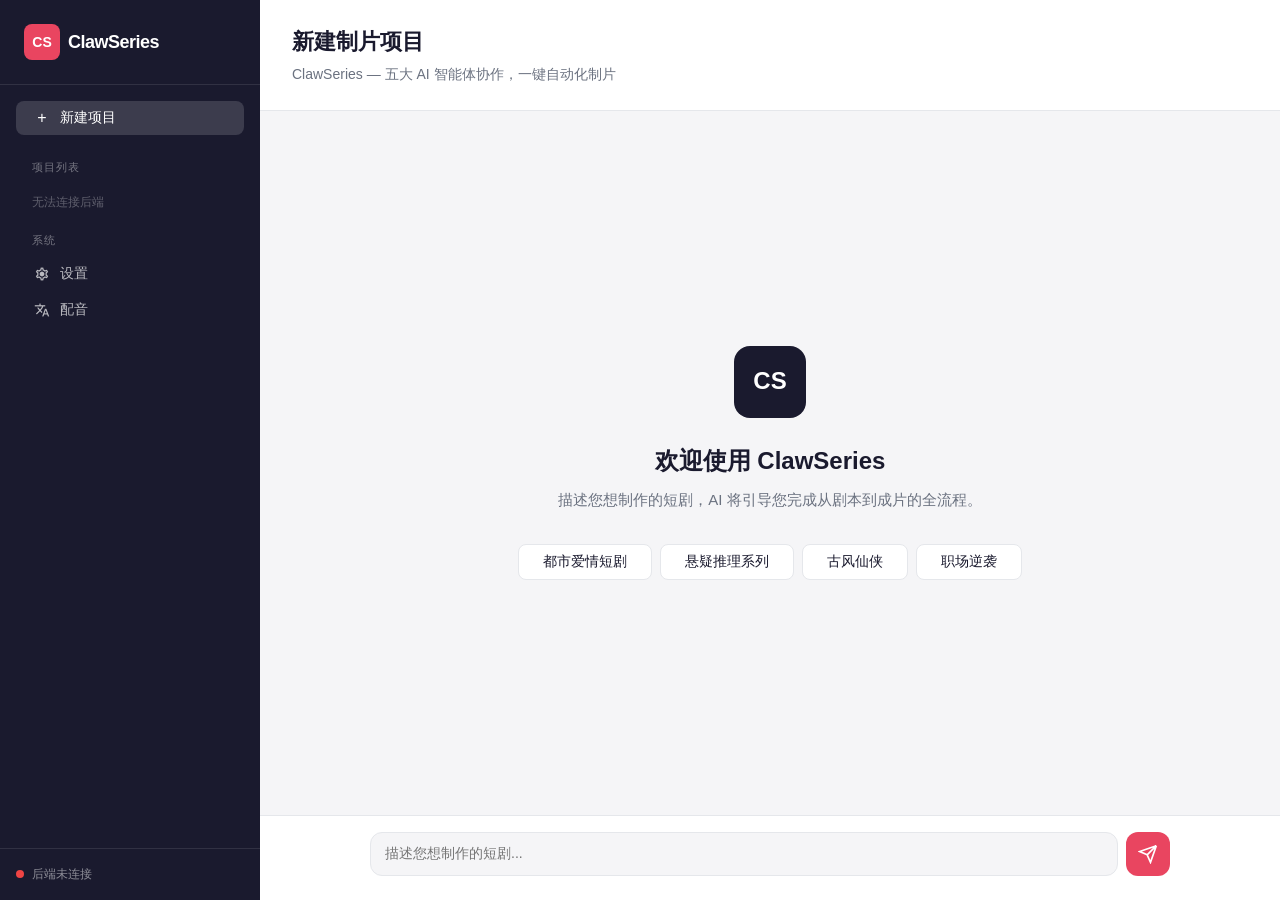
==== frontend/index.html @ 7d40b416 "feat: add multi-language AI dubbing pipeline Implement end-to-end video dubbing with voice cloning: " ====
<!DOCTYPE html>
<html lang="zh-CN">
<head>
    <meta charset="UTF-8">
    <meta name="viewport" content="width=device-width, initial-scale=1.0">
    <title>ClawSeries - AI短剧自动化制片平台</title>
    <link rel="stylesheet" href="https://fonts.googleapis.com/css2?family=Material+Symbols+Outlined:opsz,wght,FILL,GRAD@24,400,0,0" />
    <link rel="stylesheet" href="css/reset.css">
    <link rel="stylesheet" href="css/variables.css">
    <link rel="stylesheet" href="css/layout.css">
    <link rel="stylesheet" href="css/chat.css">
    <link rel="stylesheet" href="css/project.css">
    <link rel="stylesheet" href="css/components.css">
    <link rel="stylesheet" href="css/settings.css">
    <link rel="stylesheet" href="css/dubbing.css">
</head>
<body>
    <div id="app">
        <!-- 侧边栏 -->
        <nav class="sidebar" id="sidebar">
            <div class="sidebar-header">
                <div class="logo">
                    <span class="logo-icon">CS</span>
                    <span class="logo-text">ClawSeries</span>
                </div>
            </div>
            <div class="sidebar-nav">
                <button class="nav-item active" data-view="new-project" onclick="navigateTo('new-project')">
                    <span class="nav-icon">+</span>
                    <span class="nav-label">新建项目</span>
                </button>
                <div class="nav-section-title">项目列表</div>
                <div id="project-list" class="nav-projects"></div>
                <div class="nav-section-title" style="margin-top: 12px;">系统</div>
                <button class="nav-item" data-view="settings" onclick="navigateTo('settings')">
                    <span class="nav-icon material-symbols-outlined">settings</span>
                    <span class="nav-label">设置</span>
                </button>
                <button class="nav-item" data-view="dubbing" onclick="navigateTo('dubbing')">
                    <span class="nav-icon material-symbols-outlined">translate</span>
                    <span class="nav-label">配音</span>
                </button>
            </div>
            <div class="sidebar-footer">
                <div class="system-indicator" id="system-status">
                    <span class="status-dot"></span>
                    <span>系统正常</span>
                </div>
            </div>
        </nav>

        <!-- 主内容区 -->
        <main class="main-content" id="main-content">
            <!-- 新建项目 - 对话视图 -->
            <div class="view" id="view-new-project">
                <div class="view-header">
                    <h1>新建制片项目</h1>
                    <p>ClawSeries — 五大 AI 智能体协作，一键自动化制片</p>
                </div>
                <div class="chat-container" id="chat-container">
                    <div class="chat-messages" id="chat-messages">
                        <div class="chat-welcome">
                            <div class="welcome-icon">CS</div>
                            <h2>欢迎使用 ClawSeries</h2>
                            <p>描述您想制作的短剧，AI 将引导您完成从剧本到成片的全流程。</p>
                            <div class="quick-starters">
                                <button class="quick-btn" onclick="sendQuickStart('我想做一部都市爱情短剧，重点是极限拉扯和身份反转')">都市爱情短剧</button>
                                <button class="quick-btn" onclick="sendQuickStart('做一个悬疑推理系列，类似隐秘的角落那种风格')">悬疑推理系列</button>
                                <button class="quick-btn" onclick="sendQuickStart('古风仙侠短剧，要有修炼升级和爱情线')">古风仙侠</button>
                                <button class="quick-btn" onclick="sendQuickStart('职场商战题材，讲一个年轻人逆袭的故事')">职场逆袭</button>
                            </div>
                        </div>
                    </div>
                    <div class="chat-input-area">
                        <div class="chat-input-wrapper">
                            <textarea id="chat-input" placeholder="描述您想制作的短剧..." rows="1" onkeydown="handleInputKeydown(event)"></textarea>
                            <button class="send-btn" id="send-btn" onclick="sendMessage()">
                                <svg width="20" height="20" viewBox="0 0 24 24" fill="none" stroke="currentColor" stroke-width="2">
                                    <path d="M22 2L11 13M22 2L15 22L11 13M22 2L2 9L11 13"/>
                                </svg>
                            </button>
                        </div>
                    </div>
                </div>
            </div>

            <!-- 项目详情视图 -->
            <div class="view hidden" id="view-project-detail">
                <div class="view-header" id="project-detail-header"></div>
                <div class="project-detail-content" id="project-detail-content"></div>
            </div>

            <!-- 设置视图 -->
            <div class="view hidden" id="view-settings">
                <div class="view-header">
                    <h1>模型配置</h1>
                    <p>配置 LLM、图片生成、视频生成模型的连接信息</p>
                </div>
                <div id="settings-content" class="settings-content"></div>
            </div>

            <!-- 配音视图 -->
            <div class="view hidden" id="view-dubbing">
                <div class="view-header">
                    <h1>AI 多语言配音</h1>
                    <p>一键配音视频到指定语言，保持原音色和情感</p>
                </div>
                <div id="dubbing-content" class="dubbing-content"></div>
            </div>
        </main>
    </div>

    <script src="js/mock-data.js"></script>
    <script src="js/api.js"></script>
    <script src="js/chat.js"></script>
    <script src="js/project.js"></script>
    <script src="js/settings.js"></script>
    <script src="js/dubbing.js"></script>
    <script src="js/app.js"></script>
</body>
</html>
---- frontend/css/variables.css ----
/* Design Tokens - 不使用渐变色 */
:root {
    /* 主色 */
    --color-primary: #1a1a2e;
    --color-primary-light: #2d2d4a;
    --color-accent: #e94560;
    --color-accent-hover: #d63851;

    /* 背景 */
    --bg-primary: #f5f5f7;
    --bg-secondary: #ffffff;
    --bg-tertiary: #eeeef0;
    --bg-sidebar: #1a1a2e;
    --bg-card: #ffffff;

    /* 文字 */
    --text-primary: #1a1a2e;
    --text-secondary: #6b7280;
    --text-tertiary: #9ca3af;
    --text-inverse: #ffffff;
    --text-on-accent: #ffffff;

    /* 边框 */
    --border-color: #e5e7eb;
    --border-color-light: #f3f4f6;

    /* 状态色 */
    --color-success: #10b981;
    --color-warning: #f59e0b;
    --color-error: #ef4444;
    --color-info: #3b82f6;

    /* 状态色背景 */
    --bg-success: #ecfdf5;
    --bg-warning: #fffbeb;
    --bg-error: #fef2f2;
    --bg-info: #eff6ff;

    /* 尺寸 */
    --sidebar-width: 260px;
    --header-height: 64px;

    /* 间距 */
    --space-xs: 4px;
    --space-sm: 8px;
    --space-md: 16px;
    --space-lg: 24px;
    --space-xl: 32px;
    --space-2xl: 48px;

    /* 阴影 */
    --shadow-sm: 0 1px 2px rgba(0,0,0,0.05);
    --shadow-md: 0 4px 6px rgba(0,0,0,0.07);
    --shadow-lg: 0 10px 25px rgba(0,0,0,0.1);

    /* 动画 */
    --transition-fast: 150ms ease;
    --transition-normal: 250ms ease;
}
---- frontend/css/layout.css ----
/* 布局 */
#app {
    display: flex;
    height: 100vh;
    overflow: hidden;
}

/* 侧边栏 */
.sidebar {
    width: var(--sidebar-width);
    min-width: var(--sidebar-width);
    background: var(--bg-sidebar);
    color: var(--text-inverse);
    display: flex;
    flex-direction: column;
    overflow: hidden;
}

.sidebar-header {
    padding: var(--space-lg);
    border-bottom: 1px solid rgba(255,255,255,0.1);
}

.logo {
    display: flex;
    align-items: center;
    gap: var(--space-sm);
}

.logo-icon {
    width: 36px;
    height: 36px;
    background: var(--color-accent);
    color: white;
    display: flex;
    align-items: center;
    justify-content: center;
    font-weight: 700;
    font-size: 14px;
    border-radius: 8px;
}

.logo-text {
    font-size: 18px;
    font-weight: 600;
    letter-spacing: -0.5px;
}

.sidebar-nav {
    flex: 1;
    overflow-y: auto;
    padding: var(--space-md);
}

.nav-item {
    display: flex;
    align-items: center;
    gap: var(--space-sm);
    width: 100%;
    padding: var(--space-sm) var(--space-md);
    color: rgba(255,255,255,0.7);
    transition: all var(--transition-fast);
    font-size: 14px;
    margin-bottom: 2px;
    border-radius: 8px;
}

.nav-item:hover {
    background: rgba(255,255,255,0.1);
    color: white;
}

.nav-item.active {
    background: rgba(255,255,255,0.15);
    color: white;
}

.nav-icon {
    width: 20px;
    text-align: center;
    font-size: 16px;
}

.nav-section-title {
    font-size: 11px;
    text-transform: uppercase;
    letter-spacing: 1px;
    color: rgba(255,255,255,0.4);
    margin-top: var(--space-lg);
    margin-bottom: var(--space-sm);
    padding-left: var(--space-md);
}

.nav-projects {
    display: flex;
    flex-direction: column;
}

.project-nav-item {
    display: flex;
    align-items: center;
    gap: var(--space-sm);
    padding: var(--space-sm) var(--space-md);
    color: rgba(255,255,255,0.7);
    font-size: 13px;
    transition: all var(--transition-fast);
    width: 100%;
    text-align: left;
    flex: 1;
    min-width: 0;
    border-radius: 8px;
}

.project-nav-item:hover {
    background: rgba(255,255,255,0.1);
    color: white;
}

.project-nav-item.active {
    background: rgba(255,255,255,0.15);
    color: white;
}

.project-nav-status {
    width: 8px;
    height: 8px;
    flex-shrink: 0;
}

.project-nav-status.in-progress { background: var(--color-info); }
.project-nav-status.completed { background: var(--color-success); }
.project-nav-status.paused { background: var(--color-warning); }

.project-nav-title {
    overflow: hidden;
    text-overflow: ellipsis;
    white-space: nowrap;
}

.project-nav-item-wrapper {
    display: flex;
    align-items: center;
    width: 100%;
}

.project-nav-item-wrapper:hover .project-nav-actions {
    opacity: 1;
}

.project-nav-actions {
    display: flex;
    gap: 4px;
    opacity: 0;
    transition: opacity var(--transition-fast);
    margin-left: auto;
}

.project-action-btn {
    width: 20px;
    height: 20px;
    border: none;
    border-radius: 4px;
    cursor: pointer;
    font-size: 12px;
    display: flex;
    align-items: center;
    justify-content: center;
    background: rgba(255,255,255,0.1);
    color: rgba(255,255,255,0.6);
    transition: all var(--transition-fast);
}

.project-action-btn:hover {
    background: rgba(255,255,255,0.2);
    color: white;
}

.project-action-btn.delete:hover {
    background: var(--color-error);
}

.project-action-btn.continue:hover {
    background: var(--color-success);
}


.sidebar-footer {
    padding: var(--space-md);
    border-top: 1px solid rgba(255,255,255,0.1);
}

.system-indicator {
    display: flex;
    align-items: center;
    gap: var(--space-sm);
    font-size: 12px;
    color: rgba(255,255,255,0.5);
}

.status-dot {
    width: 8px;
    height: 8px;
    border-radius: 50%;
    background: var(--color-success);
}

.status-dot.healthy {
    background: var(--color-success);
}

.status-dot.warning {
    background: #f59e0b;
}

.status-dot.error {
    background: #ef4444;
}
/* 主内容区 */
.main-content {
    flex: 1;
    overflow: hidden;
    display: flex;
    flex-direction: column;
}

.view {
    flex: 1;
    display: flex;
    flex-direction: column;
    overflow: hidden;
    animation: viewFadeIn var(--transition-normal);
}

/* Views with scrollable content */
#view-settings,
#view-project-detail {
    overflow-y: auto;
}

@keyframes viewFadeIn {
    from {
        opacity: 0;
        transform: translateY(8px);
    }
    to {
        opacity: 1;
        transform: translateY(0);
    }
}

.view.hidden {
    display: none;
}

.view-header {
    padding: var(--space-lg) var(--space-xl);
    border-bottom: 1px solid var(--border-color);
    background: var(--bg-secondary);
    flex-shrink: 0;
}

.view-header h1 {
    font-size: 22px;
    font-weight: 600;
    color: var(--text-primary);
    margin-bottom: var(--space-xs);
}

.view-header p {
    font-size: 14px;
    color: var(--text-secondary);
}

.hidden {
    display: none !important;
}

/* 滚动条 */
::-webkit-scrollbar {
    width: 6px;
}

::-webkit-scrollbar-track {
    background: transparent;
}

::-webkit-scrollbar-thumb {
    background: rgba(0,0,0,0.15);
}

::-webkit-scrollbar-thumb:hover {
    background: rgba(0,0,0,0.25);
}
---- frontend/css/chat.css ----
/* 聊天界面 */
.chat-container {
    flex: 1;
    display: flex;
    flex-direction: column;
    overflow: hidden;
}

.chat-messages {
    flex: 1;
    overflow-y: auto;
    padding: var(--space-xl);
}

/* 欢迎界面 */
.chat-welcome {
    display: flex;
    flex-direction: column;
    align-items: center;
    justify-content: center;
    height: 100%;
    text-align: center;
    padding: var(--space-2xl);
}

.welcome-icon {
    width: 72px;
    height: 72px;
    background: var(--color-primary);
    color: white;
    display: flex;
    align-items: center;
    justify-content: center;
    font-size: 24px;
    font-weight: 700;
    margin-bottom: var(--space-lg);
    border-radius: 16px;
}

.chat-welcome h2 {
    font-size: 24px;
    font-weight: 600;
    margin-bottom: var(--space-sm);
}

.chat-welcome p {
    color: var(--text-secondary);
    font-size: 15px;
    margin-bottom: var(--space-xl);
}

.quick-starters {
    display: flex;
    flex-wrap: wrap;
    gap: var(--space-sm);
    justify-content: center;
}

.quick-btn {
    padding: var(--space-sm) var(--space-lg);
    border: 1px solid var(--border-color);
    background: var(--bg-secondary);
    color: var(--text-primary);
    font-size: 14px;
    border-radius: 8px;
    transition: border-color var(--transition-fast), background var(--transition-fast), transform var(--transition-fast);
}

.quick-btn:hover {
    border-color: var(--color-primary);
    background: var(--bg-tertiary);
    transform: translateY(-1px);
}

/* 消息气泡 */
.message {
    display: flex;
    gap: var(--space-md);
    margin-bottom: var(--space-lg);
    animation: fadeIn 0.3s ease;
}

@keyframes fadeIn {
    from { opacity: 0; transform: translateY(8px); }
    to { opacity: 1; transform: translateY(0); }
}

.message-avatar {
    width: 36px;
    height: 36px;
    display: flex;
    align-items: center;
    justify-content: center;
    font-size: 13px;
    font-weight: 600;
    flex-shrink: 0;
    border-radius: 50%;
}

.message.user .message-avatar {
    background: var(--color-accent);
    color: white;
}

.message.assistant .message-avatar {
    background: var(--color-primary);
    color: white;
}

.message-body {
    flex: 1;
    min-width: 0;
}

.message-content {
    background: var(--bg-secondary);
    border: 1px solid var(--border-color);
    padding: var(--space-md) var(--space-lg);
    font-size: 14px;
    line-height: 1.7;
    color: var(--text-primary);
    white-space: pre-wrap;
    border-radius: 12px;
}

.message.user .message-content {
    background: var(--color-primary);
    color: white;
    border-color: transparent;
}

.message-content h2 {
    font-size: 16px;
    font-weight: 600;
    margin: var(--space-sm) 0;
}

.message-content strong {
    font-weight: 600;
}

.message-content ul,
.message-content ol {
    padding-left: var(--space-lg);
    margin: var(--space-sm) 0;
}

.message-content li {
    list-style: disc;
    margin-bottom: 2px;
}

/* 问题选项 */
.message-questions {
    margin-top: var(--space-md);
    display: flex;
    flex-direction: column;
    gap: var(--space-sm);
}

.question-group {
    background: var(--bg-tertiary);
    padding: var(--space-md);
    border-radius: 8px;
}

.question-label {
    font-size: 13px;
    font-weight: 600;
    color: var(--text-primary);
    margin-bottom: var(--space-sm);
}

.question-options {
    display: flex;
    flex-wrap: wrap;
    gap: var(--space-sm);
}

.option-btn {
    padding: 6px 16px;
    border: 1px solid var(--border-color);
    background: var(--bg-secondary);
    color: var(--text-primary);
    font-size: 13px;
    border-radius: 6px;
    transition: all var(--transition-fast);
}

.option-btn:hover {
    border-color: var(--color-primary);
    background: var(--color-primary);
    color: white;
}

.option-btn.selected {
    border-color: var(--color-primary);
    background: var(--color-primary);
    color: white;
}

.question-text-input {
    width: 100%;
    padding: var(--space-sm) var(--space-md);
    border: 1px solid var(--border-color);
    font-size: 13px;
    border-radius: 6px;
    transition: border-color var(--transition-fast);
}
.question-text-input[data-role="other"] {
    width: min(240px, 100%);
    margin-top: var(--space-sm);
}


.question-text-input:focus {
    border-color: var(--color-primary);
}

/* 确认按钮 */
.action-bar {
    margin-top: var(--space-md);
    display: flex;
    gap: var(--space-sm);
}

.btn-primary {
    padding: var(--space-sm) var(--space-xl);
    background: var(--color-accent);
    color: white;
    font-size: 14px;
    font-weight: 500;
    border-radius: 8px;
    transition: background var(--transition-fast), transform var(--transition-fast), opacity var(--transition-fast);
}

.btn-primary:hover {
    background: var(--color-accent-hover);
    transform: translateY(-1px);
}

.btn-secondary {
    padding: var(--space-sm) var(--space-xl);
    background: var(--bg-tertiary);
    color: var(--text-primary);
    font-size: 14px;
    font-weight: 500;
    border-radius: 8px;
    transition: background var(--transition-fast), transform var(--transition-fast), opacity var(--transition-fast);
}

.btn-secondary:hover {
    background: var(--border-color);
    transform: translateY(-1px);
}

.btn-start-production {
    padding: var(--space-sm) var(--space-xl);
    background: var(--color-success);
    color: white;
    font-size: 14px;
    font-weight: 600;
    border-radius: 8px;
    transition: opacity var(--transition-fast), transform var(--transition-fast);
}

.btn-start-production:hover {
    opacity: 0.9;
    transform: translateY(-1px);
}

.btn-skip {
    padding: var(--space-sm) var(--space-lg);
    background: transparent;
    color: var(--text-secondary);
    font-size: 13px;
    border: 1px dashed var(--border-color);
    border-radius: 8px;
    transition: all var(--transition-fast);
}

.btn-skip:hover {
    border-color: var(--color-primary);
    color: var(--color-primary);
    border-style: solid;
}

/* 输入区域 */
.chat-input-area {
    padding: var(--space-md) var(--space-xl) var(--space-lg);
    background: var(--bg-secondary);
    border-top: 1px solid var(--border-color);
}

.chat-input-wrapper {
    display: flex;
    align-items: center;
    gap: var(--space-sm);
    max-width: 800px;
    margin: 0 auto;
}

#chat-input {
    flex: 1;
    padding: 10px 14px;
    border: 1px solid var(--border-color);
    background: var(--bg-primary);
    resize: none;
    height: 44px;
    max-height: 120px;
    font-size: 14px;
    line-height: 1.5;
    color: var(--text-primary);
    border-radius: 12px;
    box-sizing: border-box;
}

#chat-input:focus {
    border-color: var(--color-primary);
}

.send-btn {
    width: 44px;
    height: 44px;
    background: var(--color-accent);
    color: white;
    display: flex;
    align-items: center;
    justify-content: center;
    border-radius: 12px;
    transition: background var(--transition-fast);
    flex-shrink: 0;
}

.send-btn:hover {
    background: var(--color-accent-hover);
}

.send-btn:disabled {
    opacity: 0.5;
    cursor: not-allowed;
}

/* Typing indicator */
.typing-indicator {
    display: flex;
    gap: 4px;
    padding: var(--space-sm);
}

.typing-indicator span {
    width: 8px;
    height: 8px;
    background: var(--text-tertiary);
    animation: typing 1.4s infinite;
}

.typing-indicator span:nth-child(2) { animation-delay: 0.2s; }
.typing-indicator span:nth-child(3) { animation-delay: 0.4s; }

@keyframes typing {
    0%, 60%, 100% { transform: translateY(0); }
    30% { transform: translateY(-6px); }
}

/* Agent label in message */
.agent-label {
    margin-bottom: 4px;
}

.user-avatar {
    background: var(--color-accent);
    color: white;
    border-radius: 50%;
}
.message-content.streaming {
    border-color: var(--color-primary);
    box-shadow: 0 0 0 1px rgba(99, 102, 241, 0.1);
}

.thinking-panel {
    background: rgba(99, 102, 241, 0.06);
    border: 1px solid rgba(99, 102, 241, 0.16);
    padding: var(--space-sm) var(--space-md);
    margin-bottom: var(--space-sm);
    border-radius: 8px;
}

.thinking-label {
    color: var(--color-primary);
    font-size: 12px;
    font-weight: 600;
    margin-bottom: 4px;
}

.thinking-text {
    color: var(--text-secondary);
    font-size: 13px;
    line-height: 1.6;
}

.streaming-cursor {
    display: none;
    width: 2px;
    height: 1em;
    background: var(--color-primary);
    margin-left: 2px;
    animation: blink 1s infinite;
    vertical-align: text-bottom;
}

/* Only show cursor when streaming is active */
.message-content.streaming .streaming-cursor,
.thinking-panel .streaming-cursor {
    display: inline-block;
}

@keyframes blink {
    0%, 50% { opacity: 1; }
    51%, 100% { opacity: 0; }
}
---- frontend/css/project.css ----
/* 项目详情页 */
.project-detail-content {
    flex: 1;
    overflow-y: auto;
    padding: var(--space-xl);
}

/* 项目头部 */
.project-header-bar {
    display: flex;
    align-items: center;
    justify-content: space-between;
    flex-wrap: wrap;
    gap: var(--space-md);
}

.project-title-area {
    display: flex;
    align-items: center;
    gap: var(--space-md);
}

.project-title-area h1 {
    font-size: 22px;
    font-weight: 600;
}

.project-badge {
    padding: 3px 10px;
    font-size: 12px;
    font-weight: 500;
    border-radius: 999px;
}

.project-badge.in-progress { background: var(--bg-info); color: var(--color-info); }
.project-badge.completed { background: var(--bg-success); color: var(--color-success); }
.project-badge.paused { background: var(--bg-warning); color: var(--color-warning); }

.project-actions {
    display: flex;
    gap: var(--space-sm);
}

/* 标签页 */
.tabs {
    display: flex;
    gap: 0;
    border-bottom: 2px solid var(--border-color);
    margin-bottom: var(--space-xl);
}

.tab-btn {
    padding: var(--space-sm) var(--space-lg);
    font-size: 14px;
    color: var(--text-secondary);
    border-bottom: 2px solid transparent;
    margin-bottom: -2px;
    transition: color var(--transition-fast), border-color var(--transition-fast), transform var(--transition-fast);
}

.tab-btn:hover {
    color: var(--text-primary);
    transform: translateY(-2px);
}

.tab-btn.active {
    color: var(--color-primary);
    border-bottom-color: var(--color-primary);
    font-weight: 500;
}

.tab-content {
    display: none;
}

.tab-content.active {
    display: block;
    animation: tabFadeIn var(--transition-normal);
}

@keyframes tabFadeIn {
    from {
        opacity: 0;
        transform: translateY(10px);
    }
    to {
        opacity: 1;
        transform: translateY(0);
    }
}

/* 进度卡片 */
.progress-overview {
    display: grid;
    grid-template-columns: repeat(auto-fit, minmax(240px, 1fr));
    gap: var(--space-md);
    margin-bottom: var(--space-xl);
}

.stat-card {
    background: var(--bg-card);
    border: 1px solid var(--border-color);
    padding: var(--space-lg);
    border-radius: 12px;
    transition: transform var(--transition-fast), border-color var(--transition-fast), background var(--transition-fast);
}

.stat-card:hover {
    transform: translateY(-2px);
    border-color: var(--text-tertiary);
}

.stat-card-label {
    font-size: 12px;
    color: var(--text-secondary);
    text-transform: uppercase;
    letter-spacing: 0.5px;
    margin-bottom: var(--space-sm);
}

.stat-card-value {
    font-size: 28px;
    font-weight: 700;
    color: var(--text-primary);
}

.stat-card-sub {
    font-size: 13px;
    color: var(--text-secondary);
    margin-top: var(--space-xs);
}

/* 进度条 */
.progress-bar-wrapper {
    margin-top: var(--space-md);
}

.progress-bar-track {
    width: 100%;
    height: 8px;
    background: var(--bg-tertiary);
    overflow: hidden;
    border-radius: 4px;
}

.progress-bar-fill {
    height: 100%;
    background: var(--color-accent);
    border-radius: 4px;
    transition: width 0.5s ease;
}

.progress-bar-fill.success {
    background: var(--color-success);
}

.progress-bar-fill.info {
    background: var(--color-info);
}

/* 智能体面板 */
.agents-grid {
    display: grid;
    grid-template-columns: repeat(auto-fit, minmax(280px, 1fr));
    gap: var(--space-md);
    margin-bottom: var(--space-xl);
}

.agent-card {
    background: var(--bg-card);
    border: 1px solid var(--border-color);
    padding: var(--space-lg);
    border-radius: 12px;
    transition: transform var(--transition-fast), border-color var(--transition-fast), background var(--transition-fast);
}

.agent-card:hover {
    transform: translateY(-2px);
    border-color: var(--text-tertiary);
}

.agent-card-header {
    display: flex;
    align-items: center;
    justify-content: space-between;
    margin-bottom: var(--space-md);
}

.agent-name {
    font-size: 15px;
    font-weight: 600;
}

.agent-status {
    display: flex;
    align-items: center;
    gap: var(--space-xs);
    font-size: 12px;
}

.agent-status-dot {
    width: 8px;
    height: 8px;
    border-radius: 50%;
}

.agent-status-dot.working { background: var(--color-info); }
.agent-status-dot.idle { background: var(--text-tertiary); }
.agent-status-dot.error { background: var(--color-error); }

.agent-task {
    font-size: 13px;
    color: var(--text-secondary);
    margin-bottom: var(--space-md);
    min-height: 20px;
}

.agent-progress {
    display: flex;
    align-items: center;
    justify-content: space-between;
    font-size: 12px;
    color: var(--text-secondary);
    margin-bottom: var(--space-sm);
}

.agent-monitor-block {
    margin-top: var(--space-md);
}

.agent-monitor-label {
    font-size: 12px;
    font-weight: 600;
    color: var(--text-secondary);
    margin-bottom: 6px;
}

.agent-monitor-text {
    margin: 0;
    padding: var(--space-sm);
    background: #101625;
    border: 1px solid var(--border-color);
    border-radius: 8px;
    color: #c9d1d9;
    font-family: "SF Mono", "Fira Code", "Cascadia Code", monospace;
    font-size: 12px;
    line-height: 1.55;
    white-space: pre-wrap;
    word-break: break-word;
    max-height: 180px;
    overflow-y: auto;
}

.agent-monitor-text.output {
    min-height: 96px;
}

.agent-monitor-meta {
    margin-top: 8px;
    font-size: 12px;
    color: var(--text-tertiary);
}

.agent-events {
    margin-top: 12px;
    display: flex;
    flex-direction: column;
    gap: 8px;
}

.agent-event-entry {
    padding: 8px 10px;
    border: 1px solid var(--border-color-light);
    background: rgba(255,255,255,0.02);
    border-radius: 8px;
}

.agent-event-entry.muted {
    color: var(--text-tertiary);
}

.agent-event-time {
    font-size: 11px;
    color: var(--text-tertiary);
    margin-right: 6px;
}

.agent-event-title {
    font-size: 12px;
    font-weight: 600;
    color: var(--text-primary);
}

.agent-event-msg {
    margin-top: 4px;
    font-size: 12px;
    color: var(--text-secondary);
    line-height: 1.5;
}

.monitor-hero {
    display: grid;
    grid-template-columns: minmax(0, 1.65fr) minmax(320px, 1fr);
    gap: var(--space-lg);
    margin-bottom: var(--space-lg);
}

.monitor-hero-main {
    background: var(--bg-card);
    border: 1px solid var(--border-color);
    border-radius: 16px;
    padding: var(--space-xl);
}

.monitor-eyebrow {
    font-size: 11px;
    font-weight: 700;
    letter-spacing: 0.08em;
    text-transform: uppercase;
    color: var(--color-primary);
    margin-bottom: var(--space-sm);
}

.monitor-hero-heading {
    display: flex;
    align-items: flex-start;
    justify-content: space-between;
    gap: var(--space-md);
}

.monitor-stage-badge {
    padding: 8px 12px;
    border-radius: 999px;
    font-size: 12px;
    font-weight: 600;
    white-space: nowrap;
    border: 1px solid var(--border-color);
    background: var(--bg-secondary);
}

.monitor-stage-badge.in_progress {
    background: rgba(59, 130, 246, 0.12);
    color: var(--color-info);
    border-color: rgba(59, 130, 246, 0.3);
}

.monitor-stage-badge.completed {
    background: rgba(16, 185, 129, 0.12);
    color: var(--color-success);
    border-color: rgba(16, 185, 129, 0.3);
}

.monitor-stage-badge.failed {
    background: rgba(239, 68, 68, 0.12);
    color: var(--color-error);
    border-color: rgba(239, 68, 68, 0.28);
}

.monitor-hero-task {
    margin-top: var(--space-lg);
    font-size: 20px;
    font-weight: 600;
    line-height: 1.6;
    color: var(--text-primary);
}

.monitor-stage-strip {
    margin-top: var(--space-xl);
    display: grid;
    grid-template-columns: repeat(auto-fit, minmax(180px, 1fr));
    gap: var(--space-sm);
}

.monitor-stage-chip {
    display: flex;
    gap: var(--space-sm);
    align-items: center;
    padding: 12px;
    border-radius: 12px;
    border: 1px solid var(--border-color-light);
    background: rgba(255, 255, 255, 0.02);
}

.monitor-stage-chip.current {
    box-shadow: 0 0 0 1px rgba(108, 92, 231, 0.14);
}

.monitor-stage-chip.completed {
    background: rgba(16, 185, 129, 0.08);
    border-color: rgba(16, 185, 129, 0.26);
}

.monitor-stage-chip.in_progress {
    background: rgba(108, 92, 231, 0.12);
    border-color: rgba(108, 92, 231, 0.28);
}

.monitor-stage-chip.failed {
    background: rgba(239, 68, 68, 0.08);
    border-color: rgba(239, 68, 68, 0.24);
}

.monitor-stage-chip-icon {
    font-size: 18px;
    line-height: 1;
}

.monitor-stage-chip-title {
    font-size: 13px;
    font-weight: 600;
    color: var(--text-primary);
}

.monitor-stage-chip-meta {
    margin-top: 4px;
    font-size: 12px;
    color: var(--text-secondary);
}

.monitor-kpi-grid {
    display: grid;
    grid-template-columns: repeat(2, minmax(0, 1fr));
    gap: var(--space-md);
}

.monitor-kpi-card {
    background: var(--bg-card);
    border: 1px solid var(--border-color);
    border-radius: 16px;
    padding: var(--space-lg);
    min-height: 132px;
}

.monitor-kpi-card.primary {
    background: rgba(108, 92, 231, 0.08);
    border-color: rgba(108, 92, 231, 0.28);
}

.monitor-kpi-label {
    font-size: 12px;
    text-transform: uppercase;
    letter-spacing: 0.04em;
    color: var(--text-secondary);
    margin-bottom: var(--space-sm);
}

.monitor-kpi-value {
    font-size: 32px;
    font-weight: 700;
    color: var(--text-primary);
}

.monitor-kpi-value.small {
    font-size: 24px;
}

.monitor-kpi-sub {
    margin-top: var(--space-sm);
    font-size: 13px;
    line-height: 1.6;
    color: var(--text-secondary);
}

.monitor-focus {
    background: var(--bg-card);
    border: 1px solid var(--border-color);
    border-radius: 16px;
    padding: var(--space-xl);
    margin-bottom: var(--space-lg);
}

.monitor-focus-rich {
    background: rgba(108, 92, 231, 0.04);
    border-color: rgba(108, 92, 231, 0.22);
}

.monitor-focus-header {
    display: flex;
    align-items: flex-start;
    justify-content: space-between;
    gap: var(--space-md);
}

.monitor-focus-agent {
    font-size: 18px;
    font-weight: 700;
    white-space: nowrap;
}

.monitor-focus-grid {
    margin-top: var(--space-lg);
    display: grid;
    grid-template-columns: 1.2fr 1fr 0.8fr;
    gap: var(--space-md);
}

.monitor-focus-card {
    background: rgba(255, 255, 255, 0.03);
    border: 1px solid var(--border-color-light);
    border-radius: 12px;
    padding: var(--space-md);
}

.monitor-focus-card.emphasis {
    background: rgba(108, 92, 231, 0.12);
    border-color: rgba(108, 92, 231, 0.24);
}

.monitor-focus-label {
    font-size: 12px;
    font-weight: 600;
    color: var(--text-secondary);
    margin-bottom: 8px;
}

.monitor-focus-value {
    font-size: 14px;
    line-height: 1.7;
    color: var(--text-primary);
}

.monitor-focus-sub {
    margin-top: 6px;
    font-size: 12px;
    color: var(--text-tertiary);
}

.monitor-console-layout {
    display: grid;
    grid-template-columns: 280px minmax(0, 1fr);
    gap: var(--space-lg);
    align-items: start;
}

.monitor-sidebar {
    position: sticky;
    top: var(--space-lg);
}

.monitor-sidebar-header {
    background: var(--bg-card);
    border: 1px solid var(--border-color);
    border-radius: 14px;
    padding: var(--space-lg);
    margin-bottom: var(--space-md);
}

.monitor-sidebar-stack {
    display: flex;
    flex-direction: column;
    gap: var(--space-sm);
}

.monitor-sidebar-card {
    background: var(--bg-card);
    border: 1px solid var(--border-color);
    border-radius: 12px;
    padding: var(--space-md);
}

.monitor-sidebar-card.active {
    border-color: rgba(108, 92, 231, 0.32);
    box-shadow: 0 0 0 1px rgba(108, 92, 231, 0.12);
}

.monitor-sidebar-card.working {
    background: rgba(108, 92, 231, 0.04);
}

.monitor-sidebar-card-header {
    display: flex;
    align-items: flex-start;
    justify-content: space-between;
    gap: var(--space-sm);
}

.monitor-sidebar-agent {
    font-size: 14px;
    font-weight: 600;
}

.monitor-sidebar-task {
    margin-top: 8px;
    font-size: 13px;
    line-height: 1.6;
    color: var(--text-secondary);
}

.monitor-sidebar-meta {
    margin-top: 10px;
    display: flex;
    flex-wrap: wrap;
    gap: 8px;
    font-size: 12px;
    color: var(--text-tertiary);
}

.monitor-stack {
    display: flex;
    flex-direction: column;
    gap: var(--space-lg);
}

.monitor-panel {
    background: var(--bg-card);
    border: 1px solid var(--border-color);
    border-radius: 16px;
    padding: var(--space-xl);
}

.monitor-panel.working {
    border-color: rgba(108, 92, 231, 0.45);
    box-shadow: 0 0 0 1px rgba(108, 92, 231, 0.12);
}

.monitor-panel-header {
    display: flex;
    align-items: flex-start;
    justify-content: space-between;
    gap: var(--space-md);
}

.monitor-panel-title {
    font-size: 16px;
    font-weight: 700;
}

.monitor-panel-badges {
    display: flex;
    flex-wrap: wrap;
    gap: 8px;
    justify-content: flex-end;
}

.monitor-pill {
    display: inline-flex;
    align-items: center;
    padding: 4px 10px;
    border-radius: 999px;
    border: 1px solid var(--border-color-light);
    background: rgba(255, 255, 255, 0.04);
    font-size: 11px;
    font-weight: 600;
}

.monitor-pill.stage {
    color: var(--text-secondary);
}

.monitor-pill.status.working {
    background: rgba(59, 130, 246, 0.12);
    color: var(--color-info);
    border-color: rgba(59, 130, 246, 0.25);
}

.monitor-pill.status.idle {
    color: var(--text-tertiary);
}

.monitor-pill.status.error {
    background: rgba(239, 68, 68, 0.12);
    color: var(--color-error);
    border-color: rgba(239, 68, 68, 0.25);
}

.monitor-panel .agent-task {
    margin: var(--space-md) 0;
    font-size: 15px;
    line-height: 1.7;
    color: var(--text-primary);
}

.monitor-mini-stats {
    display: grid;
    grid-template-columns: repeat(3, minmax(0, 1fr));
    gap: var(--space-sm);
    margin-bottom: var(--space-md);
}

.monitor-mini-stat {
    padding: 10px 12px;
    border-radius: 10px;
    border: 1px solid var(--border-color-light);
    background: rgba(255, 255, 255, 0.03);
}

.monitor-mini-stat span {
    display: block;
    font-size: 12px;
    color: var(--text-secondary);
    margin-bottom: 4px;
}

.monitor-mini-stat strong {
    font-size: 13px;
    color: var(--text-primary);
}

.monitor-pulse {
    background: var(--bg-card);
    border: 1px solid var(--border-color);
    border-radius: 16px;
    padding: var(--space-lg);
    margin-bottom: var(--space-lg);
}

.monitor-pulse-grid {
    display: grid;
    grid-template-columns: repeat(auto-fit, minmax(220px, 1fr));
    gap: var(--space-sm);
}

.monitor-pulse-item {
    padding: 12px;
    border-radius: 12px;
    border: 1px solid var(--border-color-light);
    background: rgba(255, 255, 255, 0.02);
}

.monitor-pulse-item-header {
    display: flex;
    align-items: center;
    justify-content: space-between;
    gap: var(--space-sm);
    margin-bottom: 8px;
}

.monitor-pulse-agent {
    font-size: 12px;
    font-weight: 600;
}

.monitor-pulse-time {
    font-size: 11px;
    color: var(--text-tertiary);
}

.monitor-pulse-title {
    font-size: 13px;
    font-weight: 600;
    color: var(--text-primary);
}

.monitor-pulse-message {
    margin-top: 6px;
    font-size: 12px;
    line-height: 1.6;
    color: var(--text-secondary);
}

.monitor-stream-grid {
    display: grid;
    grid-template-columns: repeat(2, minmax(0, 1fr));
    gap: var(--space-md);
}

.monitor-stream-card {
    border: 1px solid var(--border-color-light);
    border-radius: 12px;
    background: rgba(255, 255, 255, 0.02);
    overflow: hidden;
}

.monitor-stream-card[open] {
    border-color: rgba(108, 92, 231, 0.24);
}

.monitor-stream-summary {
    display: flex;
    align-items: flex-start;
    justify-content: space-between;
    gap: var(--space-md);
    padding: var(--space-md);
    cursor: pointer;
    list-style: none;
}

.monitor-stream-summary::-webkit-details-marker {
    display: none;
}

.monitor-stream-card[open] .monitor-stream-summary {
    border-bottom: 1px solid var(--border-color-light);
    background: rgba(255, 255, 255, 0.02);
}

.monitor-stream-copy {
    min-width: 0;
}

.monitor-stream-preview {
    margin-top: 6px;
    font-size: 12px;
    line-height: 1.6;
    color: var(--text-secondary);
    white-space: normal;
    display: -webkit-box;
    -webkit-box-orient: vertical;
    -webkit-line-clamp: 2;
    overflow: hidden;
}

.monitor-stream-meta {
    flex-shrink: 0;
    font-size: 11px;
    color: var(--text-tertiary);
    white-space: nowrap;
}

.monitor-stream-card .agent-monitor-text {
    margin: 0;
    border: none;
    border-radius: 8px;
    background: #0d1422;
    color: #c9d1d9;
    max-height: 320px;
}

.agent-monitor-meta {
    margin-top: var(--space-sm);
    padding: 10px 12px;
    border-radius: 10px;
    border: 1px solid var(--border-color-light);
    background: rgba(255, 255, 255, 0.03);
    font-size: 12px;
    line-height: 1.6;
    color: var(--text-secondary);
}

.monitor-detail-grid {
    margin-top: var(--space-md);
    display: grid;
    grid-template-columns: repeat(2, minmax(0, 1fr));
    gap: var(--space-md);
}

.monitor-detail-card {
    border: 1px solid var(--border-color-light);
    background: rgba(255, 255, 255, 0.02);
    border-radius: 12px;
    padding: var(--space-md);
}

.monitor-detail-title {
    font-size: 12px;
    font-weight: 600;
    letter-spacing: 0.04em;
    text-transform: uppercase;
    color: var(--text-secondary);
    margin-bottom: 10px;
}

.monitor-log-panel {
    margin-top: 0;
    max-height: 220px;
}

@media (max-width: 1200px) {
    .monitor-hero,
    .monitor-console-layout {
        grid-template-columns: 1fr;
    }

    .monitor-sidebar {
        position: static;
    }
}

@media (max-width: 960px) {
    .monitor-kpi-grid,
    .monitor-focus-grid,
    .monitor-pulse-grid,
    .monitor-stream-grid,
    .monitor-detail-grid,
    .monitor-mini-stats {
        grid-template-columns: 1fr;
    }

    .monitor-hero-heading,
    .monitor-focus-header,
    .monitor-panel-header,
    .monitor-sidebar-card-header {
        flex-direction: column;
    }

    .monitor-panel-badges {
        justify-content: flex-start;
    }
}

/* 角色卡片 */
.characters-grid {
    display: grid;
    grid-template-columns: repeat(auto-fit, minmax(340px, 1fr));
    gap: var(--space-md);
    margin-bottom: var(--space-xl);
}

.character-card {
    background: var(--bg-card);
    border: 1px solid var(--border-color);
    padding: var(--space-lg);
    display: flex;
    flex-direction: column;
    gap: var(--space-md);
    border-radius: 12px;
}

.character-avatar {
    width: 56px;
    height: 56px;
    background: var(--color-primary);
    color: white;
    display: flex;
    align-items: center;
    justify-content: center;
    font-size: 20px;
    font-weight: 600;
    flex-shrink: 0;
    border-radius: 12px;
}

.character-info h3 {
    font-size: 15px;
    font-weight: 600;
    margin-bottom: 2px;
}

.character-meta {
    font-size: 12px;
    color: var(--text-secondary);
    margin-bottom: var(--space-xs);
}

.character-desc {
    font-size: 13px;
    color: var(--text-secondary);
    line-height: 1.5;
}

.character-sheet {
    width: 100%;
    margin-top: var(--space-sm);
    border-radius: 8px;
    overflow: hidden;
    background: var(--bg-secondary);
}

.character-sheet img {
    width: 100%;
    height: auto;
    display: block;
    object-fit: contain;
}

/* 剧集列表 */
.episodes-table {
    width: 100%;
    border-collapse: collapse;
    background: var(--bg-card);
    border: 1px solid var(--border-color);
    overflow: hidden;
    border-radius: 12px;
}

.episodes-table th {
    text-align: left;
    padding: var(--space-md);
    font-size: 12px;
    font-weight: 600;
    color: var(--text-secondary);
    text-transform: uppercase;
    letter-spacing: 0.5px;
    background: var(--bg-tertiary);
    border-bottom: 1px solid var(--border-color);
}

.episodes-table td {
    padding: var(--space-md);
    font-size: 14px;
    border-bottom: 1px solid var(--border-color-light);
}

.episodes-table tr:last-child td {
    border-bottom: none;
}

.episodes-table tr:hover td {
    background: var(--bg-tertiary);
}

.episode-status {
    display: inline-flex;
    align-items: center;
    gap: var(--space-xs);
    font-size: 12px;
    padding: 2px 8px;
    border-radius: 999px;
}

.episode-status.completed { background: var(--bg-success); color: var(--color-success); }
.episode-status.editing { background: var(--bg-info); color: var(--color-info); }
.episode-status.rendering { background: #faf5ff; color: #8b5cf6; }
.episode-status.asset_generating { background: var(--bg-warning); color: var(--color-warning); }
.episode-status.storyboarding { background: #fefce8; color: #a16207; }
.episode-status.scripting { background: #f0fdf4; color: #15803d; }
.episode-status.pending { background: var(--bg-tertiary); color: var(--text-tertiary); }

.episode-progress-bar {
    width: 100px;
    height: 6px;
    background: var(--bg-tertiary);
    overflow: hidden;
    border-radius: 3px;
}

.episode-progress-fill {
    height: 100%;
    background: var(--color-accent);
    border-radius: 3px;
    transition: width 0.3s ease;
}

.episode-progress-fill.completed { background: var(--color-success); }

/* 日志面板 */
.log-panel {
    background: #1a1a2e;
    padding: var(--space-md);
    max-height: 300px;
    overflow-y: auto;
    font-family: "SF Mono", "Fira Code", "Cascadia Code", monospace;
    font-size: 12px;
    line-height: 1.8;
    border-radius: 12px;
}

.log-entry {
    display: flex;
    gap: var(--space-md);
}

.log-time {
    color: rgba(255,255,255,0.3);
    flex-shrink: 0;
}

.log-level {
    flex-shrink: 0;
    font-weight: 600;
    min-width: 50px;
}

.log-level.info { color: var(--color-info); }
.log-level.success { color: var(--color-success); }
.log-level.error { color: var(--color-error); }
.log-level.warning { color: var(--color-warning); }

.log-msg {
    color: rgba(255,255,255,0.7);
}

/* 空状态 */
.empty-state {
    text-align: center;
    padding: var(--space-2xl);
    color: var(--text-secondary);
}

.empty-state h3 {
    font-size: 16px;
    margin-bottom: var(--space-sm);
}

.empty-state p {
    font-size: 14px;
}

/* 5 Agent strengthening */
.agent-subtitle {
    font-size: 13px;
    color: var(--text-tertiary);
    margin-bottom: 16px;
}

.agent-icon {
    font-size: 24px;
    margin-right: 8px;
}

.agent-id {
    font-size: 11px;
    color: var(--text-tertiary);
    font-family: monospace;
    margin-bottom: 4px;
}

.agent-description {
    font-size: 12px;
    color: var(--text-secondary);
    margin-bottom: 8px;
    line-height: 1.4;
}

.agents-intro {
    background: var(--card-bg);
    border: 1px solid var(--border-color);
    border-radius: 8px;
    padding: 16px;
    margin-bottom: 20px;
}

.agents-intro p {
    font-size: 14px;
    color: var(--text-secondary);
    line-height: 1.6;
    margin: 0;
}

/* Episode detail panel */
.episode-detail-card {
    background: var(--card-bg);
    border: 1px solid var(--border-color);
    border-radius: 12px;
    padding: 20px;
    margin-top: 20px;
}

.episode-detail-card h3 {
    margin: 0;
    font-size: 18px;
}

/* Storyboard grid */
.storyboard-grid {
    display: grid;
    grid-template-columns: repeat(auto-fill, minmax(200px, 1fr));
    gap: 12px;
}

.shot-card {
    background: rgba(255,255,255,0.03);
    border: 1px solid var(--border-color);
    border-radius: 8px;
    padding: 12px;
}

.shot-number {
    font-weight: 600;
    font-size: 13px;
    margin-bottom: 4px;
}

.shot-desc {
    font-size: 12px;
    color: var(--text-secondary);
    margin-bottom: 4px;
    line-height: 1.4;
}

.shot-meta {
    font-size: 11px;
    color: var(--text-tertiary);
}

/* Trace list */
.trace-list {
    display: flex;
    flex-direction: column;
    gap: 8px;
}

.trace-entry {
    background: rgba(255,255,255,0.02);
    border: 1px solid var(--border-color);
    border-radius: 6px;
    padding: 10px;
    font-size: 12px;
}

.trace-entry.error {
    border-color: #ef4444;
    background: rgba(239, 68, 68, 0.05);
}

.trace-header {
    display: flex;
    gap: 12px;
    align-items: center;
    margin-bottom: 4px;
}

.trace-stage {
    font-weight: 600;
    color: var(--text-primary);
}

.trace-agent {
    color: var(--text-tertiary);
    font-family: monospace;
}

.trace-time {
    color: var(--text-tertiary);
    margin-left: auto;
}

.trace-badge {
    font-size: 10px;
    padding: 2px 6px;
    border-radius: 4px;
    background: var(--accent-color, #6c5ce7);
    color: white;
}

.trace-badge.cached {
    background: #10b981;
}

.trace-detail {
    color: var(--text-secondary);
    margin-top: 4px;
    padding-left: 8px;
    border-left: 2px solid var(--border-color);
}

.trace-error {
    color: #ef4444;
    margin-top: 4px;
}

/* Shots table */
.shots-table {
    display: flex;
    flex-direction: column;
    gap: 8px;
}

.shot-row {
    display: flex;
    align-items: center;
    gap: 12px;
    padding: 8px 12px;
    background: rgba(255,255,255,0.02);
    border-radius: 6px;
    font-size: 13px;
}

.shot-thumbnail {
    width: 80px;
    height: 45px;
    object-fit: cover;
    border-radius: 4px;
    flex-shrink: 0;
    background: var(--bg-tertiary);
    cursor: pointer;
    transition: transform 0.15s ease, box-shadow 0.15s ease;
}

.shot-thumbnail:hover {
    transform: scale(1.05);
    box-shadow: 0 4px 12px rgba(0,0,0,0.3);
}

.shot-video-container {
    padding: 8px;
    background: rgba(0,0,0,0.2);
    border-radius: 6px;
    margin-bottom: 8px;
}

.shot-info {
    display: flex;
    align-items: center;
    flex: 1;
    min-width: 0;
}

/* Button sizes */
.btn-sm {
    padding: 4px 10px;
    font-size: 12px;
}

/* Episode row hover */
.episode-row {
    cursor: pointer;
}

.episode-row:hover {
    background: rgba(255,255,255,0.02);
}

/* Pipeline stepper */
.pipeline-container {
    padding: var(--space-lg);
}

.pipeline-subtitle {
    color: var(--text-tertiary);
    font-size: 13px;
    margin-bottom: var(--space-xl);
}

.pipeline-steps {
    display: flex;
    flex-wrap: wrap;
    gap: var(--space-md);
    margin-bottom: var(--space-xl);
}

.pipeline-step {
    display: flex;
    align-items: center;
    gap: var(--space-md);
    background: var(--bg-card);
    border: 1px solid var(--border-color);
    padding: var(--space-md);
    min-width: 180px;
    border-radius: 12px;
    transition: all var(--transition-fast);
}

.pipeline-step.completed {
    border-color: var(--color-success);
    background: var(--bg-success);
}

.pipeline-step.in_progress {
    border-color: var(--color-info);
    background: var(--bg-info);
}

.pipeline-step-icon {
    width: 40px;
    height: 40px;
    display: flex;
    align-items: center;
    justify-content: center;
    font-size: 20px;
    color: white;
    border-radius: 8px;
}

.pipeline-step-title {
    font-size: 14px;
    font-weight: 600;
}

.pipeline-step-agent {
    font-size: 12px;
    color: var(--text-secondary);
}

.pipeline-step-status {
    font-size: 11px;
    padding: 2px 8px;
    border-radius: 4px;
    margin-top: 4px;
}

.pipeline-step-status.completed { background: var(--color-success); color: white; }
.pipeline-step-status.in_progress { background: var(--color-info); color: white; }
.pipeline-step-status.pending { background: var(--bg-tertiary); color: var(--text-tertiary); }
.pipeline-step-status.failed { background: var(--color-error); color: white; }

/* Timeline */
.timeline-list {
    display: flex;
    flex-direction: column;
    gap: var(--space-sm);
}

.timeline-entry {
    display: flex;
    gap: var(--space-md);
    padding: var(--space-sm);
    background: var(--bg-card);
    border: 1px solid var(--border-color-light);
    border-radius: 8px;
}

.timeline-icon {
    width: 32px;
    height: 32px;
    display: flex;
    align-items: center;
    justify-content: center;
    font-size: 16px;
    color: white;
    border-radius: 6px;
    flex-shrink: 0;
}

.timeline-content {
    flex: 1;
    min-width: 0;
}

.timeline-header {
    display: flex;
    align-items: center;
    gap: var(--space-sm);
    margin-bottom: 4px;
}

.timeline-agent {
    font-size: 12px;
    font-weight: 600;
}

.timeline-title {
    font-size: 13px;
    color: var(--text-primary);
}

.timeline-time {
    font-size: 11px;
    color: var(--text-tertiary);
    margin-left: auto;
}

.timeline-message {
    font-size: 12px;
    color: var(--text-secondary);
}

/* Episodes table container */
.episodes-table-container {
    overflow-x: auto;
}
---- frontend/css/components.css ----
/* 通用组件 */

/* 卡片 */
.card {
    background: var(--bg-card);
    border: 1px solid var(--border-color);
    padding: var(--space-lg);
    border-radius: 12px;
    transition: transform var(--transition-normal), border-color var(--transition-fast), box-shadow var(--transition-normal);
}

.card:hover {
    transform: translateY(-4px);
    border-color: var(--text-tertiary);
    box-shadow: var(--shadow-md);
}

/* 标签 */
.tag {
    display: inline-flex;
    align-items: center;
    padding: 2px 8px;
    font-size: 11px;
    font-weight: 500;
    border-radius: 4px;
}

/* Section Title */
.section-title {
    font-size: 16px;
    font-weight: 600;
    margin-bottom: var(--space-md);
    display: flex;
    align-items: center;
    gap: var(--space-sm);
}

/* Divider */
.divider {
    height: 1px;
    background: var(--border-color);
    margin: var(--space-lg) 0;
}

/* 响应式 */
@media (max-width: 768px) {
    .sidebar {
        width: 60px;
        min-width: 60px;
    }
    .logo-text, .nav-label, .nav-section-title, .project-nav-title,
    .sidebar-footer span:last-child, .system-indicator span:last-child {
        display: none;
    }
    .sidebar-header {
        padding: var(--space-md);
    }
    .sidebar-nav {
        padding: var(--space-sm);
    }
    .nav-item, .project-nav-item {
        justify-content: center;
        padding: var(--space-sm);
    }
    .progress-overview {
        grid-template-columns: 1fr 1fr;
    }
    .agents-grid, .characters-grid {
        grid-template-columns: 1fr;
    }
}
---- frontend/css/settings.css ----
/* Settings page styles */

.settings-content {
    flex: 1;
    overflow-y: auto;
    padding: var(--space-xl);
}

.settings-columns {
    display: grid;
    grid-template-columns: repeat(3, 1fr);
    gap: var(--space-lg);
    max-width: 1400px;
    margin: 0 auto;
}

.settings-section {
    background: var(--bg-secondary);
    border: 1px solid var(--border-color);
    border-radius: 12px;
    padding: 24px;
    display: flex;
    flex-direction: column;
}

.settings-section-header {
    display: flex;
    align-items: center;
    gap: 10px;
    margin-bottom: 4px;
}

.settings-section-icon {
    width: 36px;
    height: 36px;
    border-radius: 10px;
    display: flex;
    align-items: center;
    justify-content: center;
    font-size: 18px;
    flex-shrink: 0;
}

.settings-section h3 {
    font-size: 16px;
    font-weight: 600;
    margin-bottom: 2px;
    color: var(--text-primary);
}

.settings-desc {
    font-size: 13px;
    color: var(--text-tertiary);
    margin-bottom: 20px;
    line-height: 1.4;
}

.form-group {
    margin-bottom: 16px;
}

.form-group:last-child {
    margin-bottom: 0;
}

.form-group label {
    display: block;
    font-size: 13px;
    font-weight: 500;
    color: var(--text-secondary);
    margin-bottom: 6px;
}

.form-group input[type="text"],
.form-group input[type="password"],
.form-group input[type="number"],
.form-group select {
    width: 100%;
    padding: 10px 12px;
    background: var(--bg-primary);
    border: 1px solid var(--border-color);
    border-radius: 8px;
    color: var(--text-primary);
    font-size: 14px;
    outline: none;
    transition: border-color 0.2s;
}

.form-group input:focus,
.form-group select:focus {
    border-color: var(--color-accent);
}

.form-group select {
    cursor: pointer;
    appearance: none;
    background-image: url("data:image/svg+xml,%3Csvg xmlns='http://www.w3.org/2000/svg' width='12' height='12' viewBox='0 0 12 12'%3E%3Cpath d='M6 8L1 3h10z' fill='%23999'/%3E%3C/svg%3E");
    background-repeat: no-repeat;
    background-position: right 12px center;
    padding-right: 32px;
}

.form-hint {
    font-size: 12px;
    color: var(--text-tertiary);
    margin-top: 6px;
    line-height: 1.4;
}

.input-with-button {
    display: flex;
    gap: 8px;
}

.input-with-button input {
    flex: 1;
    min-width: 0;
}

.input-with-button button {
    white-space: nowrap;
    padding: 8px 16px;
}

.settings-bottom-bar {
    max-width: 1400px;
    margin: 0 auto;
    padding: var(--space-lg) 0 0;
    display: flex;
    align-items: center;
    gap: 16px;
}

.status-message {
    font-size: 13px;
    color: var(--text-secondary);
    transition: color 0.2s;
}

.status-message.success {
    color: #10b981;
}

.status-message.error {
    color: #ef4444;
}

.settings-inline-actions {
    display: flex;
    gap: 8px;
    align-items: center;
}

.settings-inline-actions .btn-secondary {
    white-space: nowrap;
}

.error-state {
    text-align: center;
    padding: 48px;
    color: var(--text-secondary);
}

.error-icon {
    font-size: 48px;
    margin-bottom: 16px;
}

/* Toggle switch */
.toggle-switch {
    position: relative;
    display: inline-block;
    width: 44px;
    height: 24px;
    vertical-align: middle;
}

.toggle-switch input {
    opacity: 0;
    width: 0;
    height: 0;
}

.toggle-slider {
    position: absolute;
    cursor: pointer;
    inset: 0;
    background-color: var(--border-color, #ccc);
    border-radius: 24px;
    transition: background-color 0.2s;
}

.toggle-slider::before {
    content: "";
    position: absolute;
    height: 18px;
    width: 18px;
    left: 3px;
    bottom: 3px;
    background-color: white;
    border-radius: 50%;
    transition: transform 0.2s;
}

.toggle-switch input:checked + .toggle-slider {
    background-color: #10b981;
}

.toggle-switch input:checked + .toggle-slider::before {
    transform: translateX(20px);
}

/* Responsive: stack columns on narrow screens */
@media (max-width: 1200px) {
    .settings-columns {
        grid-template-columns: 1fr 1fr;
    }
}

@media (max-width: 768px) {
    .settings-columns {
        grid-template-columns: 1fr;
    }
}
---- frontend/css/dubbing.css ----
/* Dubbing page styles */

.dubbing-content {
    flex: 1;
    overflow-y: auto;
    padding: var(--space-xl);
}

.dubbing-header {
    max-width: 900px;
    margin: 0 auto 32px;
    text-align: center;
}

.dubbing-header h2 {
    font-size: 22px;
    font-weight: 600;
    margin-bottom: 8px;
    color: var(--text-primary);
}

.dubbing-header p {
    font-size: 14px;
    color: var(--text-tertiary);
}

.dubbing-panel {
    max-width: 900px;
    margin: 0 auto;
    display: flex;
    flex-direction: column;
    gap: 24px;
}

/* Language selector */
.dubbing-lang-section {
    background: var(--bg-secondary);
    border: 1px solid var(--border-color);
    border-radius: 12px;
    padding: 24px;
}

.dubbing-lang-section h3 {
    font-size: 15px;
    font-weight: 600;
    margin-bottom: 12px;
    color: var(--text-primary);
}

.dubbing-lang-grid {
    display: grid;
    grid-template-columns: repeat(auto-fill, minmax(120px, 1fr));
    gap: 8px;
}

.dubbing-lang-btn {
    padding: 10px 8px;
    border: 1px solid var(--border-color);
    border-radius: 8px;
    background: var(--bg-primary);
    color: var(--text-secondary);
    font-size: 13px;
    cursor: pointer;
    transition: all 0.15s;
    text-align: center;
}

.dubbing-lang-btn:hover {
    border-color: var(--color-accent);
    color: var(--text-primary);
}

.dubbing-lang-btn.selected {
    background: rgba(16, 185, 129, 0.1);
    border-color: #10b981;
    color: #10b981;
    font-weight: 600;
}

/* Video source section */
.dubbing-source-section {
    background: var(--bg-secondary);
    border: 1px solid var(--border-color);
    border-radius: 12px;
    padding: 24px;
}

.dubbing-source-section h3 {
    font-size: 15px;
    font-weight: 600;
    margin-bottom: 12px;
    color: var(--text-primary);
}

.dubbing-upload-area {
    border: 2px dashed var(--border-color);
    border-radius: 12px;
    padding: 40px 20px;
    text-align: center;
    cursor: pointer;
    transition: all 0.2s;
    position: relative;
}

.dubbing-upload-area:hover {
    border-color: var(--color-accent);
    background: rgba(16, 185, 129, 0.03);
}

.dubbing-upload-area.drag-over {
    border-color: #10b981;
    background: rgba(16, 185, 129, 0.08);
}

.dubbing-upload-icon {
    font-size: 36px;
    margin-bottom: 12px;
    opacity: 0.5;
}

.dubbing-upload-text {
    font-size: 14px;
    color: var(--text-secondary);
    margin-bottom: 4px;
}

.dubbing-upload-hint {
    font-size: 12px;
    color: var(--text-tertiary);
}

.dubbing-upload-area input[type="file"] {
    position: absolute;
    inset: 0;
    opacity: 0;
    cursor: pointer;
}

/* Test mode */
.dubbing-test-mode {
    display: flex;
    align-items: center;
    gap: 12px;
    margin-top: 16px;
    padding: 12px 16px;
    background: rgba(16, 185, 129, 0.05);
    border: 1px solid rgba(16, 185, 129, 0.2);
    border-radius: 8px;
}

.dubbing-test-mode label {
    font-size: 13px;
    color: var(--text-secondary);
    cursor: pointer;
}

.dubbing-test-mode .toggle-switch {
    flex-shrink: 0;
}

.dubbing-selected-file {
    margin-top: 12px;
    padding: 10px 14px;
    background: var(--bg-primary);
    border: 1px solid var(--border-color);
    border-radius: 8px;
    font-size: 13px;
    color: var(--text-secondary);
    display: flex;
    align-items: center;
    gap: 8px;
}

.dubbing-selected-file .file-icon {
    color: var(--color-accent);
}

.dubbing-selected-file .file-remove {
    margin-left: auto;
    cursor: pointer;
    color: var(--text-tertiary);
    font-size: 16px;
}

.dubbing-selected-file .file-remove:hover {
    color: #ef4444;
}

/* Start button */
.dubbing-start-section {
    text-align: center;
}

.dubbing-start-btn {
    padding: 14px 48px;
    font-size: 15px;
    font-weight: 600;
    border-radius: 10px;
    background: linear-gradient(135deg, #10b981, #059669);
    color: white;
    border: none;
    cursor: pointer;
    transition: all 0.2s;
    box-shadow: 0 4px 12px rgba(16, 185, 129, 0.3);
}

.dubbing-start-btn:hover:not(:disabled) {
    transform: translateY(-1px);
    box-shadow: 0 6px 16px rgba(16, 185, 129, 0.4);
}

.dubbing-start-btn:disabled {
    opacity: 0.5;
    cursor: not-allowed;
}

/* Progress section */
.dubbing-progress-section {
    background: var(--bg-secondary);
    border: 1px solid var(--border-color);
    border-radius: 12px;
    padding: 24px;
}

.dubbing-progress-header {
    display: flex;
    justify-content: space-between;
    align-items: center;
    margin-bottom: 16px;
}

.dubbing-progress-header h3 {
    font-size: 15px;
    font-weight: 600;
    color: var(--text-primary);
}

.dubbing-progress-percent {
    font-size: 24px;
    font-weight: 700;
    color: #10b981;
}

.dubbing-progress-bar {
    height: 8px;
    background: var(--bg-primary);
    border-radius: 4px;
    overflow: hidden;
    margin-bottom: 16px;
}

.dubbing-progress-fill {
    height: 100%;
    background: linear-gradient(90deg, #10b981, #059669);
    border-radius: 4px;
    transition: width 0.5s ease;
    width: 0%;
}

.dubbing-progress-steps {
    display: grid;
    grid-template-columns: repeat(6, 1fr);
    gap: 8px;
}

.dubbing-step {
    display: flex;
    flex-direction: column;
    align-items: center;
    gap: 6px;
    padding: 10px 4px;
    border-radius: 8px;
    background: var(--bg-primary);
    font-size: 11px;
    color: var(--text-tertiary);
    text-align: center;
    transition: all 0.2s;
}

.dubbing-step.active {
    background: rgba(16, 185, 129, 0.1);
    color: #10b981;
    font-weight: 600;
}

.dubbing-step.done {
    background: rgba(16, 185, 129, 0.08);
    color: rgba(16, 185, 129, 0.7);
}

.dubbing-step.error {
    background: rgba(239, 68, 68, 0.1);
    color: #ef4444;
}

.dubbing-step-icon {
    font-size: 18px;
}

/* Result section */
.dubbing-result-section {
    background: var(--bg-secondary);
    border: 1px solid rgba(16, 185, 129, 0.3);
    border-radius: 12px;
    padding: 24px;
    text-align: center;
}

.dubbing-result-section h3 {
    font-size: 16px;
    font-weight: 600;
    color: #10b981;
    margin-bottom: 8px;
}

.dubbing-result-section p {
    font-size: 13px;
    color: var(--text-tertiary);
    margin-bottom: 16px;
}

.dubbing-result-actions {
    display: flex;
    gap: 12px;
    justify-content: center;
}

.dubbing-result-video {
    margin: 16px auto;
    max-width: 640px;
    border-radius: 8px;
    overflow: hidden;
}

.dubbing-result-video video {
    width: 100%;
    display: block;
}

/* Error state */
.dubbing-error {
    background: rgba(239, 68, 68, 0.05);
    border: 1px solid rgba(239, 68, 68, 0.2);
    border-radius: 12px;
    padding: 24px;
    text-align: center;
}

.dubbing-error h3 {
    color: #ef4444;
    font-size: 15px;
    margin-bottom: 8px;
}

.dubbing-error p {
    font-size: 13px;
    color: var(--text-tertiary);
}

/* History section */
.dubbing-history {
    margin-top: 32px;
    max-width: 900px;
    margin-left: auto;
    margin-right: auto;
}

.dubbing-history h3 {
    font-size: 15px;
    font-weight: 600;
    color: var(--text-primary);
    margin-bottom: 12px;
}

.dubbing-history-list {
    display: flex;
    flex-direction: column;
    gap: 8px;
}

.dubbing-history-item {
    display: flex;
    align-items: center;
    gap: 12px;
    padding: 14px 16px;
    background: var(--bg-secondary);
    border: 1px solid var(--border-color);
    border-radius: 8px;
    font-size: 13px;
}

.dubbing-history-status {
    width: 8px;
    height: 8px;
    border-radius: 50%;
    flex-shrink: 0;
}

.dubbing-history-status.completed { background: #10b981; }
.dubbing-history-status.failed { background: #ef4444; }
.dubbing-history-status.pending,
.dubbing-history-status.in-progress { background: #f59e0b; }

.dubbing-history-info {
    flex: 1;
    min-width: 0;
}

.dubbing-history-info span {
    display: block;
    color: var(--text-secondary);
}

.dubbing-history-info .lang-badge {
    font-size: 11px;
    color: var(--text-tertiary);
}

.dubbing-history-actions {
    display: flex;
    gap: 8px;
}
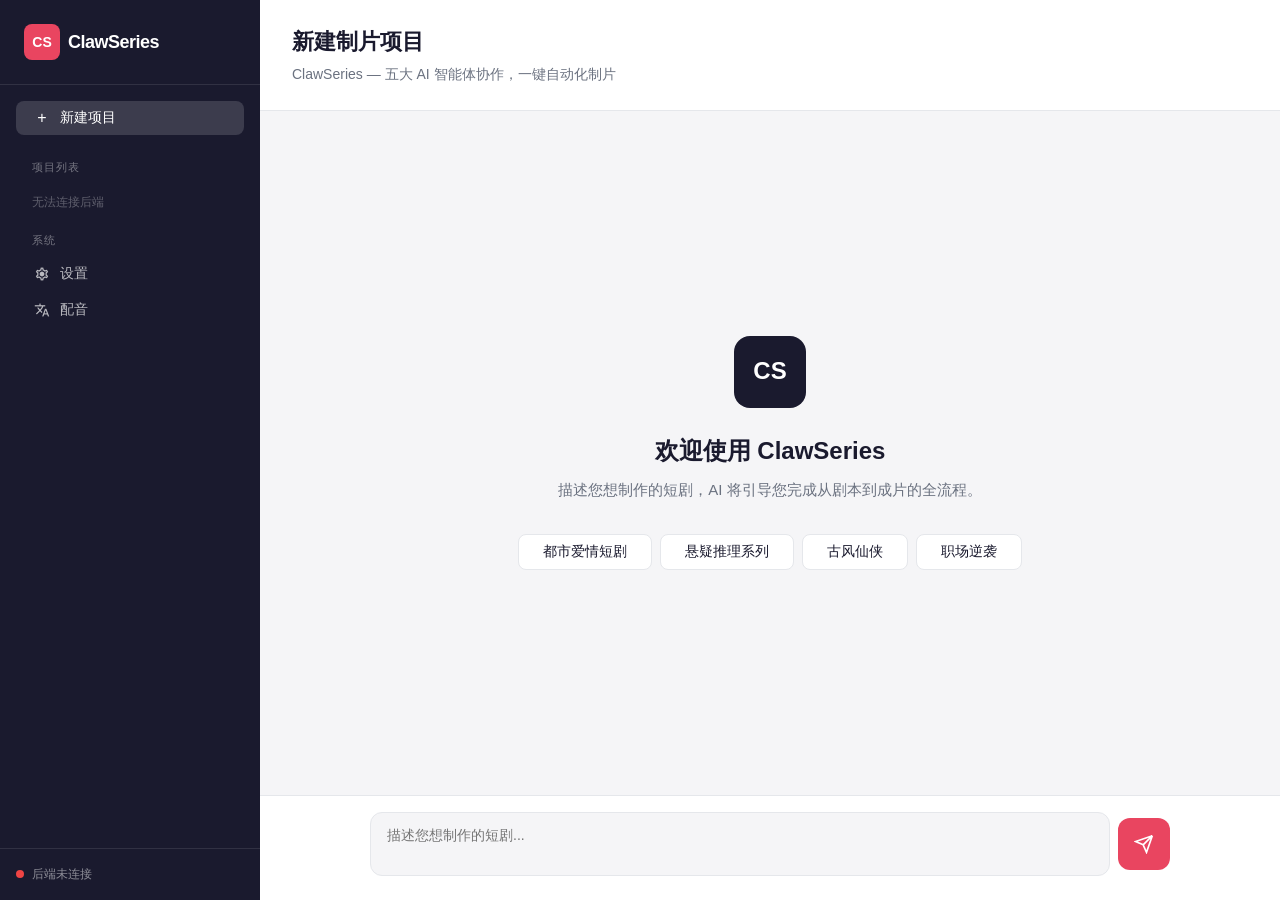
==== commit e82c26e7: "fix: preserve project draft and navigation layout" ====
--- a/frontend/index.html
+++ b/frontend/index.html
@@ -74,7 +74,7 @@
                     <div class="chat-input-area">
                         <div class="chat-input-wrapper">
                             <textarea id="chat-input" placeholder="描述您想制作的短剧..." rows="1" onkeydown="handleInputKeydown(event)"></textarea>
-                            <button class="send-btn" id="send-btn" onclick="sendMessage()">
+                            <button class="send-btn" id="send-btn" onclick="sendMessage()" title="发送（⌘/Ctrl + Enter）">
                                 <svg width="20" height="20" viewBox="0 0 24 24" fill="none" stroke="currentColor" stroke-width="2">
                                     <path d="M22 2L11 13M22 2L15 22L11 13M22 2L2 9L11 13"/>
                                 </svg>
--- a/frontend/css/chat.css
+++ b/frontend/css/chat.css
@@ -302,12 +302,12 @@
 
 #chat-input {
     flex: 1;
-    padding: 10px 14px;
+    padding: 12px 16px;
     border: 1px solid var(--border-color);
     background: var(--bg-primary);
     resize: none;
-    height: 44px;
-    max-height: 120px;
+    height: 64px;
+    max-height: 160px;
     font-size: 14px;
     line-height: 1.5;
     color: var(--text-primary);
@@ -320,8 +320,8 @@
 }
 
 .send-btn {
-    width: 44px;
-    height: 44px;
+    width: 52px;
+    height: 52px;
     background: var(--color-accent);
     color: white;
     display: flex;
--- a/frontend/css/dubbing.css
+++ b/frontend/css/dubbing.css
@@ -420,3 +420,129 @@
     display: flex;
     gap: 8px;
 }
+
+/* ── Project selector ─────────────────────────────────────────────── */
+
+.dubbing-project-list {
+    display: flex;
+    flex-direction: column;
+    gap: 10px;
+}
+
+.dubbing-project-card {
+    border: 1px solid var(--border);
+    border-radius: 10px;
+    padding: 14px 16px;
+    cursor: pointer;
+    transition: all 0.15s ease;
+    background: var(--bg-primary);
+}
+
+.dubbing-project-card:hover {
+    border-color: var(--accent);
+}
+
+.dubbing-project-card.selected {
+    border-color: var(--accent);
+    box-shadow: 0 0 0 1px var(--accent);
+}
+
+.dubbing-project-info {
+    display: flex;
+    align-items: center;
+    gap: 12px;
+}
+
+.dubbing-project-info h4 {
+    margin: 0;
+    font-size: 15px;
+    color: var(--text-primary);
+}
+
+.dubbing-project-meta {
+    font-size: 12px;
+    color: var(--text-tertiary);
+}
+
+.dubbing-episode-list {
+    margin-top: 12px;
+    padding-top: 12px;
+    border-top: 1px solid var(--border);
+}
+
+.dubbing-episode-header {
+    margin-bottom: 8px;
+    padding-bottom: 6px;
+    border-bottom: 1px dashed var(--border);
+}
+
+.dubbing-episode-item {
+    display: flex;
+    align-items: center;
+    justify-content: space-between;
+    padding: 5px 4px;
+    border-radius: 6px;
+    transition: background 0.1s;
+}
+
+.dubbing-episode-item:hover {
+    background: var(--bg-tertiary);
+}
+
+.dubbing-episode-label {
+    display: flex;
+    align-items: center;
+    gap: 8px;
+    cursor: pointer;
+    font-size: 14px;
+}
+
+.dubbing-ep-dub-count {
+    font-size: 11px;
+    color: var(--text-tertiary);
+    background: var(--bg-tertiary);
+    padding: 2px 8px;
+    border-radius: 4px;
+}
+
+.dubbing-select-all-text {
+    font-weight: 500;
+    color: var(--text-secondary);
+}
+
+/* ── Empty state ──────────────────────────────────────────────────── */
+
+.dubbing-empty-state {
+    text-align: center;
+    padding: 32px 16px;
+    color: var(--text-tertiary);
+}
+
+.dubbing-empty-icon {
+    font-size: 36px;
+    margin-bottom: 8px;
+}
+
+.dubbing-empty-hint {
+    font-size: 13px;
+    margin-top: 4px;
+}
+
+/* ── Batch progress ───────────────────────────────────────────────── */
+
+.dubbing-batch-stats {
+    display: flex;
+    gap: 16px;
+    margin-top: 8px;
+    font-size: 13px;
+}
+
+.dubbing-batch-stat {
+    display: flex;
+    align-items: center;
+    gap: 4px;
+}
+
+.dubbing-batch-stat.done { color: #10b981; }
+.dubbing-batch-stat.fail { color: #ef4444; }
+.dubbing-batch-stat.run  { color: #f59e0b; }
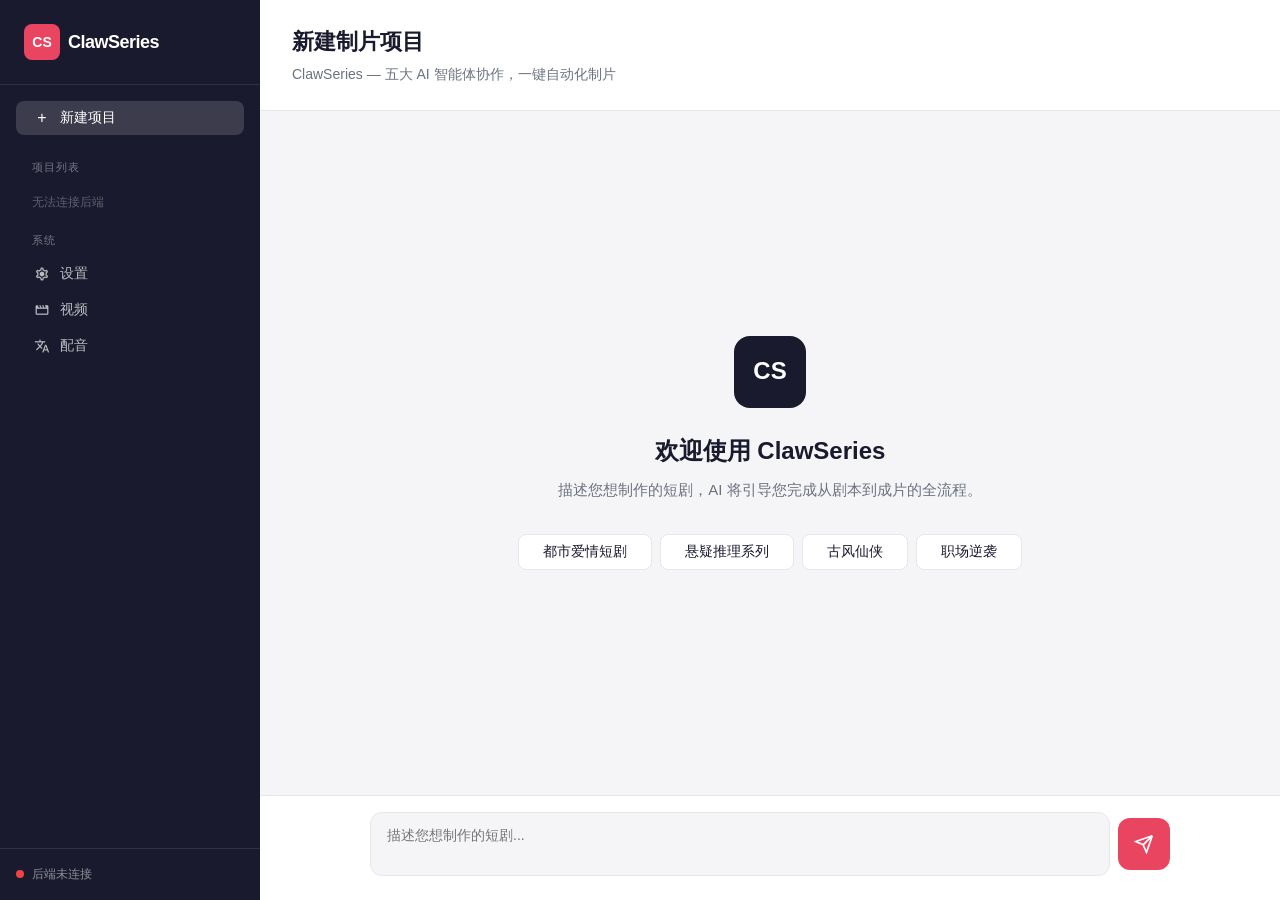
==== commit 6c00c753: "Add video generation monitor tab" ====
--- a/frontend/index.html
+++ b/frontend/index.html
@@ -35,6 +35,10 @@
                 <button class="nav-item" data-view="settings" onclick="navigateTo('settings')">
                     <span class="nav-icon material-symbols-outlined">settings</span>
                     <span class="nav-label">设置</span>
+                </button>
+                <button class="nav-item" data-view="video" onclick="navigateTo('video')">
+                    <span class="nav-icon material-symbols-outlined">movie</span>
+                    <span class="nav-label">视频</span>
                 </button>
                 <button class="nav-item" data-view="dubbing" onclick="navigateTo('dubbing')">
                     <span class="nav-icon material-symbols-outlined">translate</span>
@@ -99,6 +103,15 @@
                 <div id="settings-content" class="settings-content"></div>
             </div>
 
+
+            <!-- 视频视图 -->
+            <div class="view hidden" id="view-video">
+                <div class="view-header">
+                    <h1>视频生成</h1>
+                    <p>查看镜头视频生成任务和日志</p>
+                </div>
+                <div id="video-content" class="project-detail-content"></div>
+            </div>
             <!-- 配音视图 -->
             <div class="view hidden" id="view-dubbing">
                 <div class="view-header">
@@ -116,6 +129,7 @@
     <script src="js/project.js"></script>
     <script src="js/settings.js"></script>
     <script src="js/dubbing.js"></script>
+    <script src="js/video.js"></script>
     <script src="js/app.js"></script>
 </body>
 </html>
--- a/frontend/css/layout.css
+++ b/frontend/css/layout.css
@@ -150,7 +150,7 @@
 .project-nav-actions {
     display: flex;
     gap: 4px;
-    opacity: 0;
+    opacity: 1;
     transition: opacity var(--transition-fast);
     margin-left: auto;
 }
--- a/frontend/css/project.css
+++ b/frontend/css/project.css
@@ -810,10 +810,24 @@
 .monitor-stream-card .agent-monitor-text {
     margin: 0;
     border: none;
-    border-radius: 8px;
-    background: #0d1422;
-    color: #c9d1d9;
+    border-radius: 0;
+    background: rgba(255, 255, 255, 0.02);
+    color: var(--text-primary);
     max-height: 320px;
+    font-family: inherit;
+    font-size: 13px;
+}
+
+.agent-monitor-text h1,
+.agent-monitor-text h2,
+.agent-monitor-text h3 {
+    margin: 0 0 8px;
+    font-size: 15px;
+}
+
+.agent-monitor-text ul {
+    margin: 6px 0;
+    padding-left: 20px;
 }
 
 .agent-monitor-meta {
--- a/frontend/css/dubbing.css
+++ b/frontend/css/dubbing.css
@@ -196,7 +196,7 @@
     font-size: 15px;
     font-weight: 600;
     border-radius: 10px;
-    background: linear-gradient(135deg, #10b981, #059669);
+    background: #10b981;
     color: white;
     border: none;
     cursor: pointer;
@@ -251,7 +251,7 @@
 
 .dubbing-progress-fill {
     height: 100%;
-    background: linear-gradient(90deg, #10b981, #059669);
+    background: #10b981;
     border-radius: 4px;
     transition: width 0.5s ease;
     width: 0%;
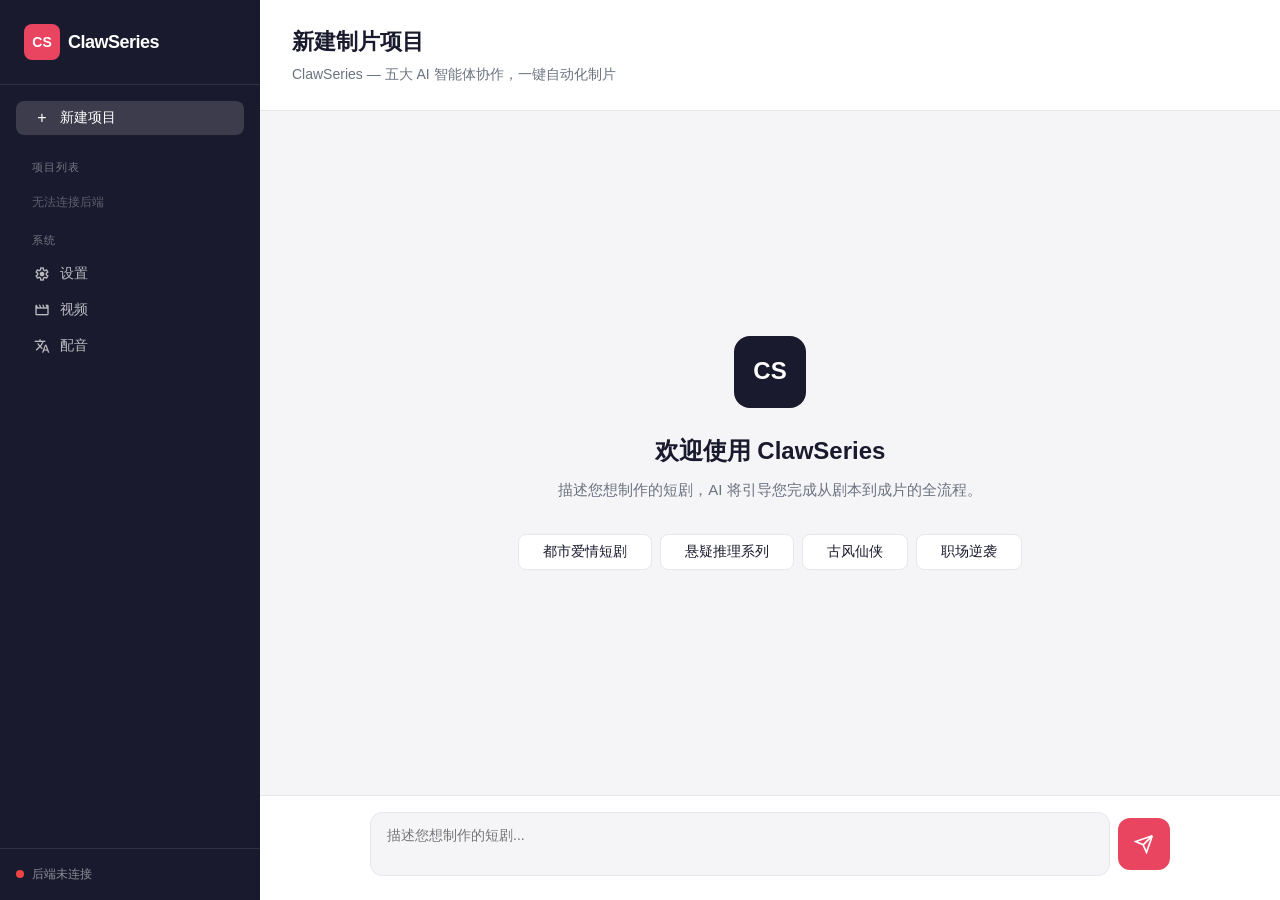
==== commit 8b88df18: "Polish pitch deck visuals and localize icon assets" ====
--- a/frontend/index.html
+++ b/frontend/index.html
@@ -4,7 +4,7 @@
     <meta charset="UTF-8">
     <meta name="viewport" content="width=device-width, initial-scale=1.0">
     <title>ClawSeries - AI短剧自动化制片平台</title>
-    <link rel="stylesheet" href="https://fonts.googleapis.com/css2?family=Material+Symbols+Outlined:opsz,wght,FILL,GRAD@24,400,0,0" />
+    <link rel="stylesheet" href="../docs/assets/material-symbols-outlined.css" />
     <link rel="stylesheet" href="css/reset.css">
     <link rel="stylesheet" href="css/variables.css">
     <link rel="stylesheet" href="css/layout.css">
--- a/docs/assets/material-symbols-outlined.css
+++ b/docs/assets/material-symbols-outlined.css
@@ -0,0 +1,20 @@
+@font-face {
+  font-family: 'Material Symbols Outlined';
+  font-style: normal;
+  font-weight: 400;
+  src: url('./material-symbols-outlined.ttf') format('truetype');
+}
+
+.material-symbols-outlined {
+  font-family: 'Material Symbols Outlined';
+  font-weight: normal;
+  font-style: normal;
+  font-size: 24px;
+  line-height: 1;
+  letter-spacing: normal;
+  text-transform: none;
+  display: inline-block;
+  white-space: nowrap;
+  word-wrap: normal;
+  direction: ltr;
+}
--- a/frontend/css/project.css
+++ b/frontend/css/project.css
@@ -1442,4 +1442,145 @@
 /* Episodes table container */
 .episodes-table-container {
     overflow-x: auto;
+}
+
+/* Video monitor */
+.video-board {
+    padding: 16px;
+}
+
+.video-board-header {
+    display: flex;
+    justify-content: space-between;
+    align-items: flex-start;
+    gap: var(--space-md);
+    margin-bottom: 12px;
+}
+
+.video-board-subtitle,
+.video-empty {
+    color: var(--text-secondary);
+    font-size: 13px;
+}
+
+.video-card-grid {
+    display: grid;
+    grid-template-columns: repeat(auto-fill, minmax(260px, 1fr));
+    gap: var(--space-md);
+}
+
+.video-task-card {
+    display: flex;
+    flex-direction: column;
+    min-height: 340px;
+    padding: 0;
+    overflow: hidden;
+    text-align: left;
+    color: var(--text-primary);
+    background: rgba(255,255,255,0.02);
+    border: 1px solid var(--border-color);
+    border-radius: 14px;
+    cursor: pointer;
+    transition: transform var(--transition-fast), border-color var(--transition-fast), background var(--transition-fast);
+}
+
+.video-task-card:hover,
+.video-task-card.active {
+    transform: translateY(-2px);
+    border-color: rgba(108, 92, 231, 0.45);
+    background: rgba(108, 92, 231, 0.08);
+}
+
+.video-frame-box {
+    width: 100%;
+    aspect-ratio: 16 / 9;
+    background: #050814;
+    display: flex;
+    align-items: center;
+    justify-content: center;
+    overflow: hidden;
+}
+
+.video-frame-box.detail {
+    border: 1px solid var(--border-color-light);
+    border-radius: 12px;
+}
+
+.video-frame-box img {
+    width: 100%;
+    height: 100%;
+    object-fit: contain;
+}
+
+.video-frame-empty {
+    color: var(--text-tertiary);
+    font-size: 12px;
+}
+
+.video-card-body {
+    flex: 1;
+    display: flex;
+    flex-direction: column;
+    gap: 8px;
+    padding: 12px;
+}
+
+.video-card-title {
+    font-size: 14px;
+    font-weight: 700;
+}
+
+.video-card-meta,
+.video-card-desc {
+    font-size: 12px;
+    color: var(--text-secondary);
+    line-height: 1.5;
+}
+
+.video-card-desc {
+    display: -webkit-box;
+    -webkit-box-orient: vertical;
+    -webkit-line-clamp: 3;
+    overflow: hidden;
+}
+
+.video-card-footer {
+    margin-top: auto;
+    display: flex;
+    align-items: center;
+    justify-content: space-between;
+    gap: var(--space-sm);
+}
+
+.video-detail {
+    margin-top: var(--space-lg);
+}
+
+.video-detail-header {
+    display: flex;
+    align-items: flex-start;
+    justify-content: space-between;
+    gap: var(--space-md);
+    margin-bottom: var(--space-md);
+}
+
+.video-detail-grid {
+    display: grid;
+    grid-template-columns: minmax(240px, 420px) minmax(0, 1fr);
+    gap: var(--space-md);
+    align-items: start;
+}
+
+.video-log-frame {
+    width: 160px;
+    max-height: 120px;
+    object-fit: contain;
+    border-radius: 6px;
+    background: #050814;
+}
+
+@media (max-width: 960px) {
+    .video-detail-grid {
+        grid-template-columns: 1fr;
+    }
 }
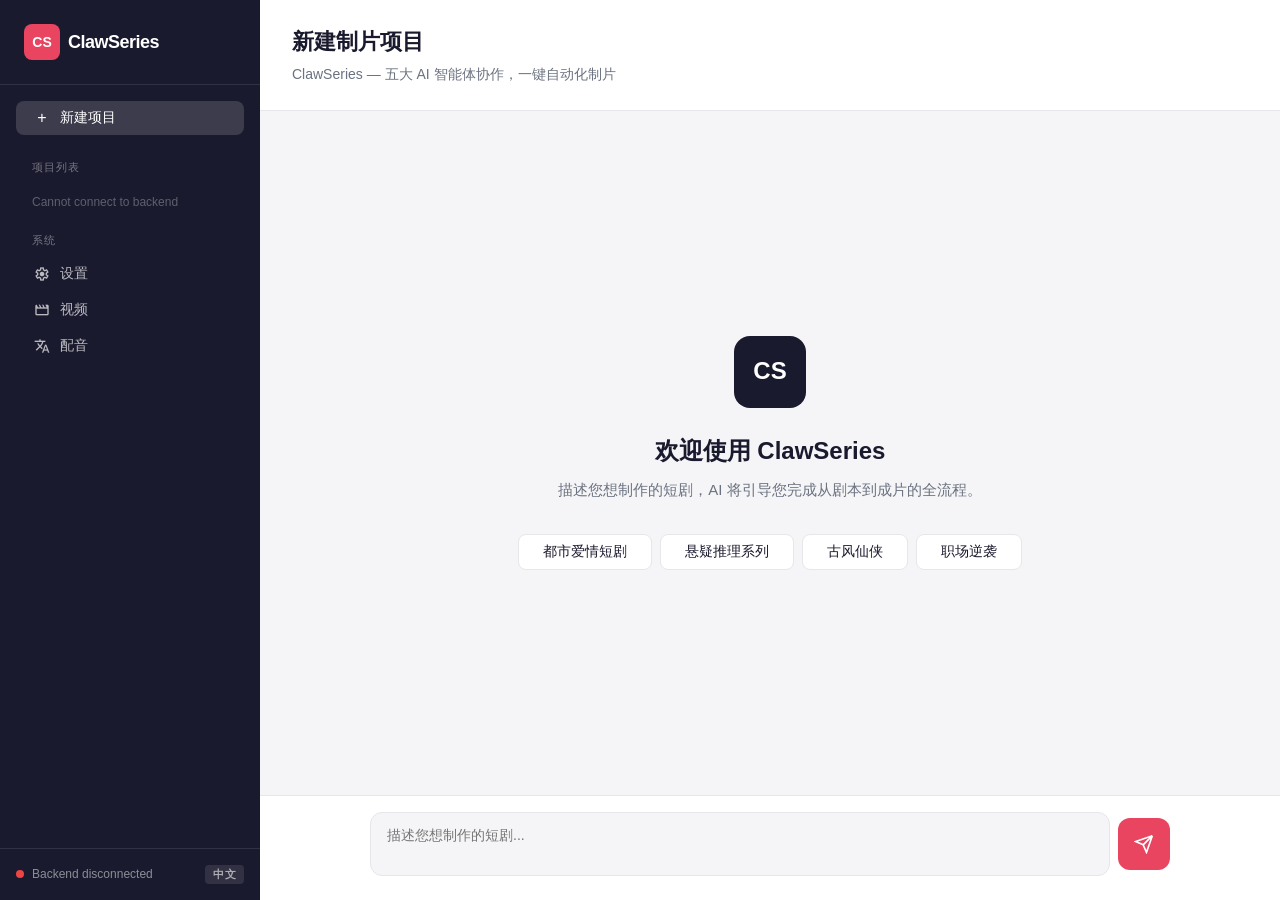
==== commit 7cb8db24: "feat: add i18n with English/Chinese language support Add full internationalization to the frontend: " ====
--- a/frontend/index.html
+++ b/frontend/index.html
@@ -1,5 +1,5 @@
 <!DOCTYPE html>
-<html lang="zh-CN">
+<html lang="zh-CN" data-locale-attr>
 <head>
     <meta charset="UTF-8">
     <meta name="viewport" content="width=device-width, initial-scale=1.0">
@@ -27,29 +27,32 @@
             <div class="sidebar-nav">
                 <button class="nav-item active" data-view="new-project" onclick="navigateTo('new-project')">
                     <span class="nav-icon">+</span>
-                    <span class="nav-label">新建项目</span>
+                    <span class="nav-label" data-i18n="nav.newProject">新建项目</span>
                 </button>
-                <div class="nav-section-title">项目列表</div>
+                <div class="nav-section-title" data-i18n="nav.projectList">项目列表</div>
                 <div id="project-list" class="nav-projects"></div>
-                <div class="nav-section-title" style="margin-top: 12px;">系统</div>
+                <div class="nav-section-title" style="margin-top: 12px;" data-i18n="nav.system">系统</div>
                 <button class="nav-item" data-view="settings" onclick="navigateTo('settings')">
                     <span class="nav-icon material-symbols-outlined">settings</span>
-                    <span class="nav-label">设置</span>
+                    <span class="nav-label" data-i18n="nav.settings">设置</span>
                 </button>
                 <button class="nav-item" data-view="video" onclick="navigateTo('video')">
                     <span class="nav-icon material-symbols-outlined">movie</span>
-                    <span class="nav-label">视频</span>
+                    <span class="nav-label" data-i18n="nav.video">视频</span>
                 </button>
                 <button class="nav-item" data-view="dubbing" onclick="navigateTo('dubbing')">
                     <span class="nav-icon material-symbols-outlined">translate</span>
-                    <span class="nav-label">配音</span>
+                    <span class="nav-label" data-i18n="nav.dubbing">配音</span>
                 </button>
             </div>
             <div class="sidebar-footer">
                 <div class="system-indicator" id="system-status">
                     <span class="status-dot"></span>
-                    <span>系统正常</span>
+                    <span data-i18n="nav.systemOk">系统正常</span>
                 </div>
+                <button class="lang-toggle-btn" id="lang-toggle" onclick="toggleLanguage()" title="Switch Language">
+                    <span id="lang-label">EN</span>
+                </button>
             </div>
         </nav>
 
@@ -58,27 +61,27 @@
             <!-- 新建项目 - 对话视图 -->
             <div class="view" id="view-new-project">
                 <div class="view-header">
-                    <h1>新建制片项目</h1>
-                    <p>ClawSeries — 五大 AI 智能体协作，一键自动化制片</p>
+                    <h1 data-i18n="view.newProject.title">新建制片项目</h1>
+                    <p data-i18n="view.newProject.subtitle">ClawSeries — 五大 AI 智能体协作，一键自动化制片</p>
                 </div>
                 <div class="chat-container" id="chat-container">
                     <div class="chat-messages" id="chat-messages">
                         <div class="chat-welcome">
                             <div class="welcome-icon">CS</div>
-                            <h2>欢迎使用 ClawSeries</h2>
-                            <p>描述您想制作的短剧，AI 将引导您完成从剧本到成片的全流程。</p>
+                            <h2 data-i18n="welcome.title">欢迎使用 ClawSeries</h2>
+                            <p data-i18n="welcome.desc">描述您想制作的短剧，AI 将引导您完成从剧本到成片的全流程。</p>
                             <div class="quick-starters">
-                                <button class="quick-btn" onclick="sendQuickStart('我想做一部都市爱情短剧，重点是极限拉扯和身份反转')">都市爱情短剧</button>
-                                <button class="quick-btn" onclick="sendQuickStart('做一个悬疑推理系列，类似隐秘的角落那种风格')">悬疑推理系列</button>
-                                <button class="quick-btn" onclick="sendQuickStart('古风仙侠短剧，要有修炼升级和爱情线')">古风仙侠</button>
-                                <button class="quick-btn" onclick="sendQuickStart('职场商战题材，讲一个年轻人逆袭的故事')">职场逆袭</button>
+                                <button class="quick-btn" onclick="sendQuickStart('我想做一部都市爱情短剧，重点是极限拉扯和身份反转')" data-i18n="welcome.quick1">都市爱情短剧</button>
+                                <button class="quick-btn" onclick="sendQuickStart('做一个悬疑推理系列，类似隐秘的角落那种风格')" data-i18n="welcome.quick2">悬疑推理系列</button>
+                                <button class="quick-btn" onclick="sendQuickStart('古风仙侠短剧，要有修炼升级和爱情线')" data-i18n="welcome.quick3">古风仙侠</button>
+                                <button class="quick-btn" onclick="sendQuickStart('职场商战题材，讲一个年轻人逆袭的故事')" data-i18n="welcome.quick4">职场逆袭</button>
                             </div>
                         </div>
                     </div>
                     <div class="chat-input-area">
                         <div class="chat-input-wrapper">
-                            <textarea id="chat-input" placeholder="描述您想制作的短剧..." rows="1" onkeydown="handleInputKeydown(event)"></textarea>
-                            <button class="send-btn" id="send-btn" onclick="sendMessage()" title="发送（⌘/Ctrl + Enter）">
+                            <textarea id="chat-input" data-i18n="chat.placeholder" placeholder="描述您想制作的短剧..." rows="1" onkeydown="handleInputKeydown(event)"></textarea>
+                            <button class="send-btn" id="send-btn" onclick="sendMessage()" data-i18n="chat.sendTitle" title="发送（⌘/Ctrl + Enter）">
                                 <svg width="20" height="20" viewBox="0 0 24 24" fill="none" stroke="currentColor" stroke-width="2">
                                     <path d="M22 2L11 13M22 2L15 22L11 13M22 2L2 9L11 13"/>
                                 </svg>
@@ -97,8 +100,8 @@
             <!-- 设置视图 -->
             <div class="view hidden" id="view-settings">
                 <div class="view-header">
-                    <h1>模型配置</h1>
-                    <p>配置 LLM、图片生成、视频生成模型的连接信息</p>
+                    <h1 data-i18n="view.settings.title">模型配置</h1>
+                    <p data-i18n="view.settings.subtitle">配置 LLM、图片生成、视频生成模型的连接信息</p>
                 </div>
                 <div id="settings-content" class="settings-content"></div>
             </div>
@@ -107,22 +110,23 @@
             <!-- 视频视图 -->
             <div class="view hidden" id="view-video">
                 <div class="view-header">
-                    <h1>视频生成</h1>
-                    <p>查看镜头视频生成任务和日志</p>
+                    <h1 data-i18n="view.video.title">视频生成</h1>
+                    <p data-i18n="view.video.subtitle">查看镜头视频生成任务和日志</p>
                 </div>
                 <div id="video-content" class="project-detail-content"></div>
             </div>
             <!-- 配音视图 -->
             <div class="view hidden" id="view-dubbing">
                 <div class="view-header">
-                    <h1>AI 多语言配音</h1>
-                    <p>一键配音视频到指定语言，保持原音色和情感</p>
+                    <h1 data-i18n="view.dubbing.title">AI 多语言配音</h1>
+                    <p data-i18n="view.dubbing.subtitle">一键配音视频到指定语言，保持原音色和情感</p>
                 </div>
                 <div id="dubbing-content" class="dubbing-content"></div>
             </div>
         </main>
     </div>
 
+    <script src="js/i18n.js"></script>
     <script src="js/mock-data.js"></script>
     <script src="js/api.js"></script>
     <script src="js/chat.js"></script>
--- a/frontend/css/layout.css
+++ b/frontend/css/layout.css
@@ -187,6 +187,27 @@
 .sidebar-footer {
     padding: var(--space-md);
     border-top: 1px solid rgba(255,255,255,0.1);
+    display: flex;
+    align-items: center;
+    gap: 8px;
+}
+
+.lang-toggle-btn {
+    margin-left: auto;
+    background: rgba(255,255,255,0.1);
+    color: rgba(255,255,255,0.6);
+    border: none;
+    border-radius: 4px;
+    padding: 2px 8px;
+    font-size: 11px;
+    font-weight: 600;
+    cursor: pointer;
+    letter-spacing: 0.5px;
+    transition: all var(--transition-fast);
+}
+.lang-toggle-btn:hover {
+    background: rgba(255,255,255,0.2);
+    color: white;
 }
 
 .system-indicator {
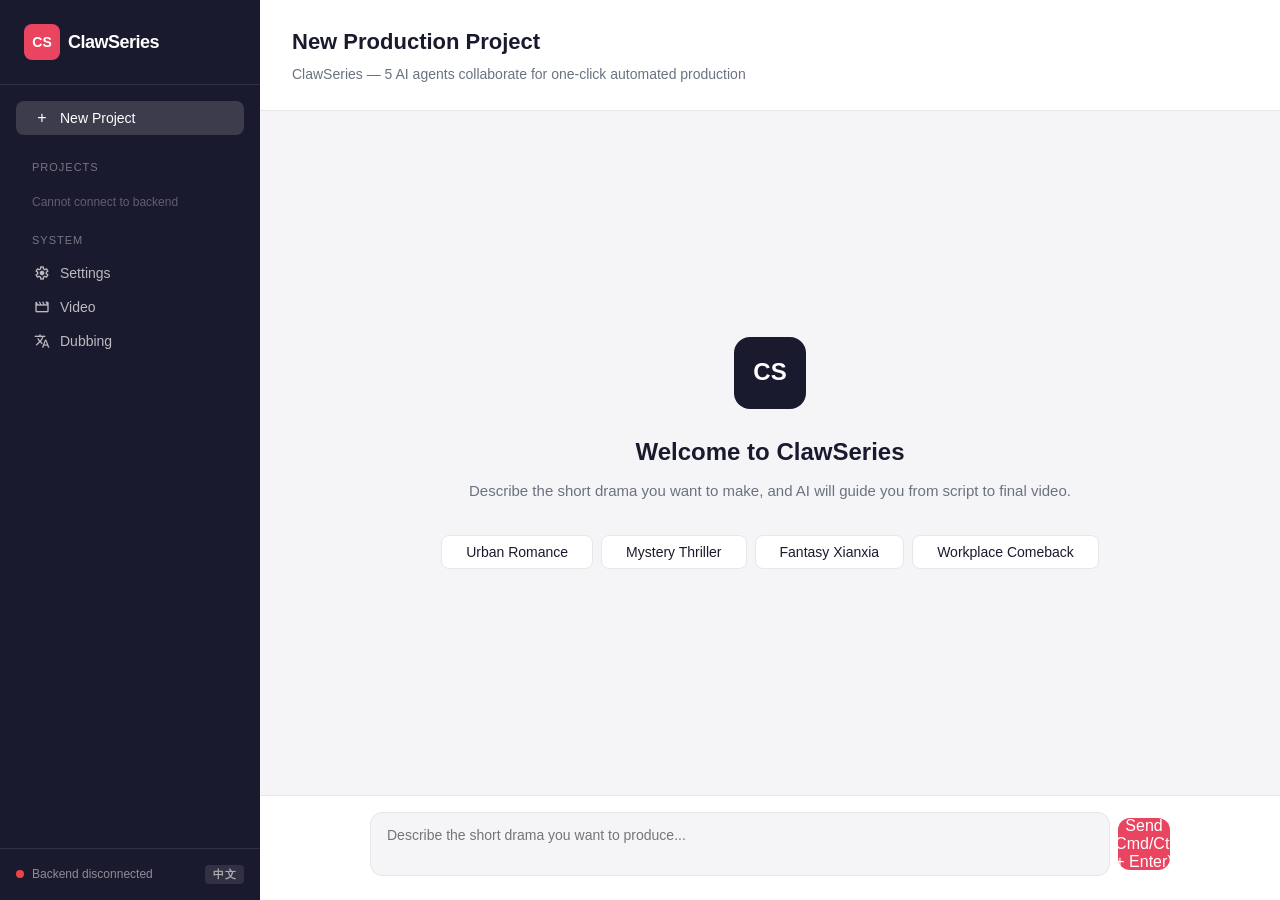
==== commit b450a3db: "fix: apply i18n on page load and localize quick-start prompts - Call I18n.applyHtml() on DOMContentL" ====
--- a/frontend/index.html
+++ b/frontend/index.html
@@ -71,10 +71,10 @@
                             <h2 data-i18n="welcome.title">欢迎使用 ClawSeries</h2>
                             <p data-i18n="welcome.desc">描述您想制作的短剧，AI 将引导您完成从剧本到成片的全流程。</p>
                             <div class="quick-starters">
-                                <button class="quick-btn" onclick="sendQuickStart('我想做一部都市爱情短剧，重点是极限拉扯和身份反转')" data-i18n="welcome.quick1">都市爱情短剧</button>
-                                <button class="quick-btn" onclick="sendQuickStart('做一个悬疑推理系列，类似隐秘的角落那种风格')" data-i18n="welcome.quick2">悬疑推理系列</button>
-                                <button class="quick-btn" onclick="sendQuickStart('古风仙侠短剧，要有修炼升级和爱情线')" data-i18n="welcome.quick3">古风仙侠</button>
-                                <button class="quick-btn" onclick="sendQuickStart('职场商战题材，讲一个年轻人逆袭的故事')" data-i18n="welcome.quick4">职场逆袭</button>
+                                <button class="quick-btn" onclick="sendQuickStart(I18n.t('welcome.quick1.prompt'))" data-i18n="welcome.quick1">都市爱情短剧</button>
+                                <button class="quick-btn" onclick="sendQuickStart(I18n.t('welcome.quick2.prompt'))" data-i18n="welcome.quick2">悬疑推理系列</button>
+                                <button class="quick-btn" onclick="sendQuickStart(I18n.t('welcome.quick3.prompt'))" data-i18n="welcome.quick3">古风仙侠</button>
+                                <button class="quick-btn" onclick="sendQuickStart(I18n.t('welcome.quick4.prompt'))" data-i18n="welcome.quick4">职场逆袭</button>
                             </div>
                         </div>
                     </div>
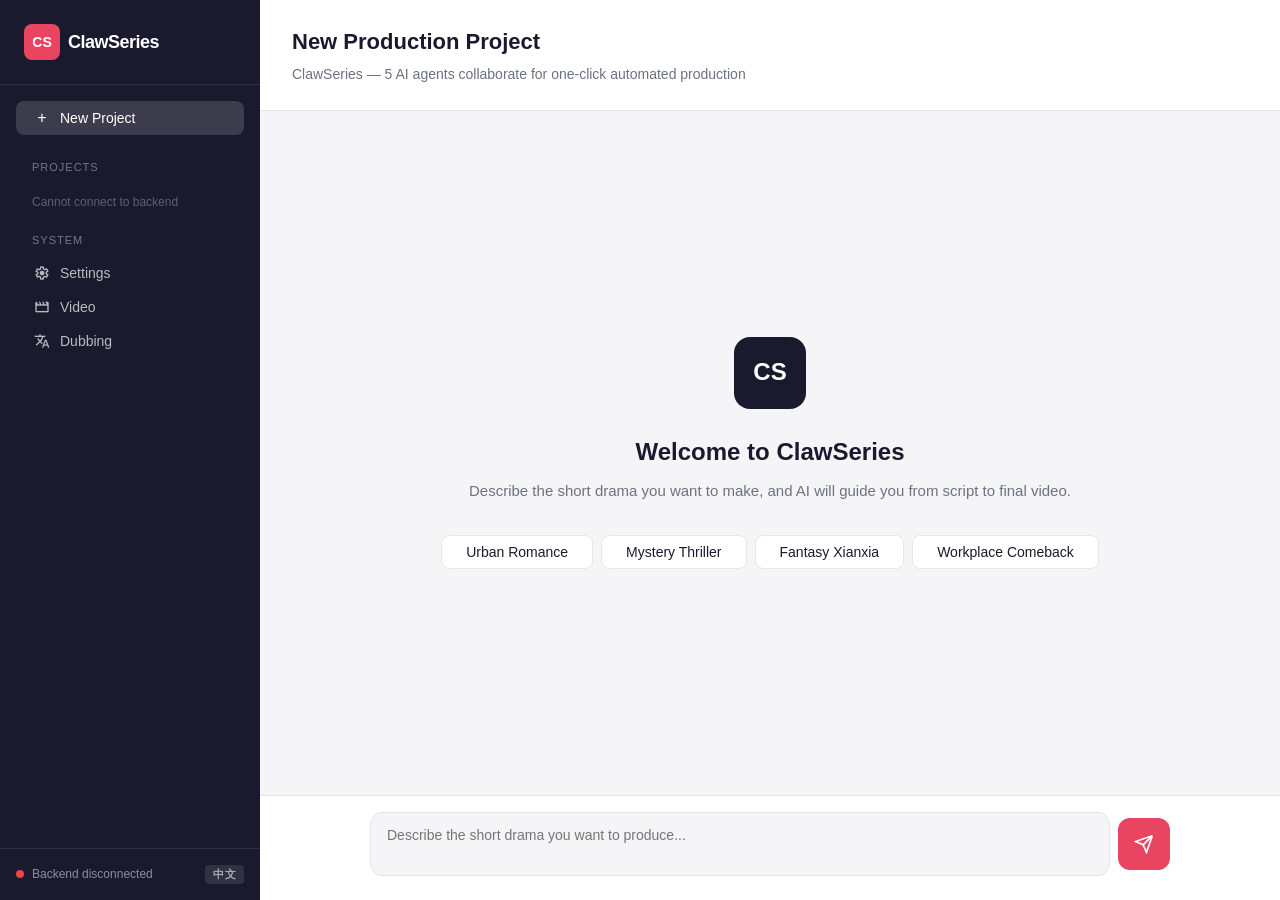
==== commit 85eae845: "fix: remove text from send button, keep SVG icon only" ====
--- a/frontend/index.html
+++ b/frontend/index.html
@@ -4,7 +4,7 @@
     <meta charset="UTF-8">
     <meta name="viewport" content="width=device-width, initial-scale=1.0">
     <title>ClawSeries - AI短剧自动化制片平台</title>
-    <link rel="stylesheet" href="../docs/assets/material-symbols-outlined.css" />
+    <link rel="stylesheet" href="css/material-symbols-outlined.css">
     <link rel="stylesheet" href="css/reset.css">
     <link rel="stylesheet" href="css/variables.css">
     <link rel="stylesheet" href="css/layout.css">
@@ -81,7 +81,7 @@
                     <div class="chat-input-area">
                         <div class="chat-input-wrapper">
                             <textarea id="chat-input" data-i18n="chat.placeholder" placeholder="描述您想制作的短剧..." rows="1" onkeydown="handleInputKeydown(event)"></textarea>
-                            <button class="send-btn" id="send-btn" onclick="sendMessage()" data-i18n="chat.sendTitle" title="发送（⌘/Ctrl + Enter）">
+                            <button class="send-btn" id="send-btn" onclick="sendMessage()" title="发送（⌘/Ctrl + Enter）">
                                 <svg width="20" height="20" viewBox="0 0 24 24" fill="none" stroke="currentColor" stroke-width="2">
                                     <path d="M22 2L11 13M22 2L15 22L11 13M22 2L2 9L11 13"/>
                                 </svg>
--- a/frontend/css/material-symbols-outlined.css
+++ b/frontend/css/material-symbols-outlined.css
@@ -0,0 +1,20 @@
+@font-face {
+  font-family: 'Material Symbols Outlined';
+  font-style: normal;
+  font-weight: 400;
+  src: url('./fonts/material-symbols-outlined.ttf') format('truetype');
+}
+
+.material-symbols-outlined {
+  font-family: 'Material Symbols Outlined';
+  font-weight: normal;
+  font-style: normal;
+  font-size: 24px;
+  line-height: 1;
+  letter-spacing: normal;
+  text-transform: none;
+  display: inline-block;
+  white-space: nowrap;
+  word-wrap: normal;
+  direction: ltr;
+}
